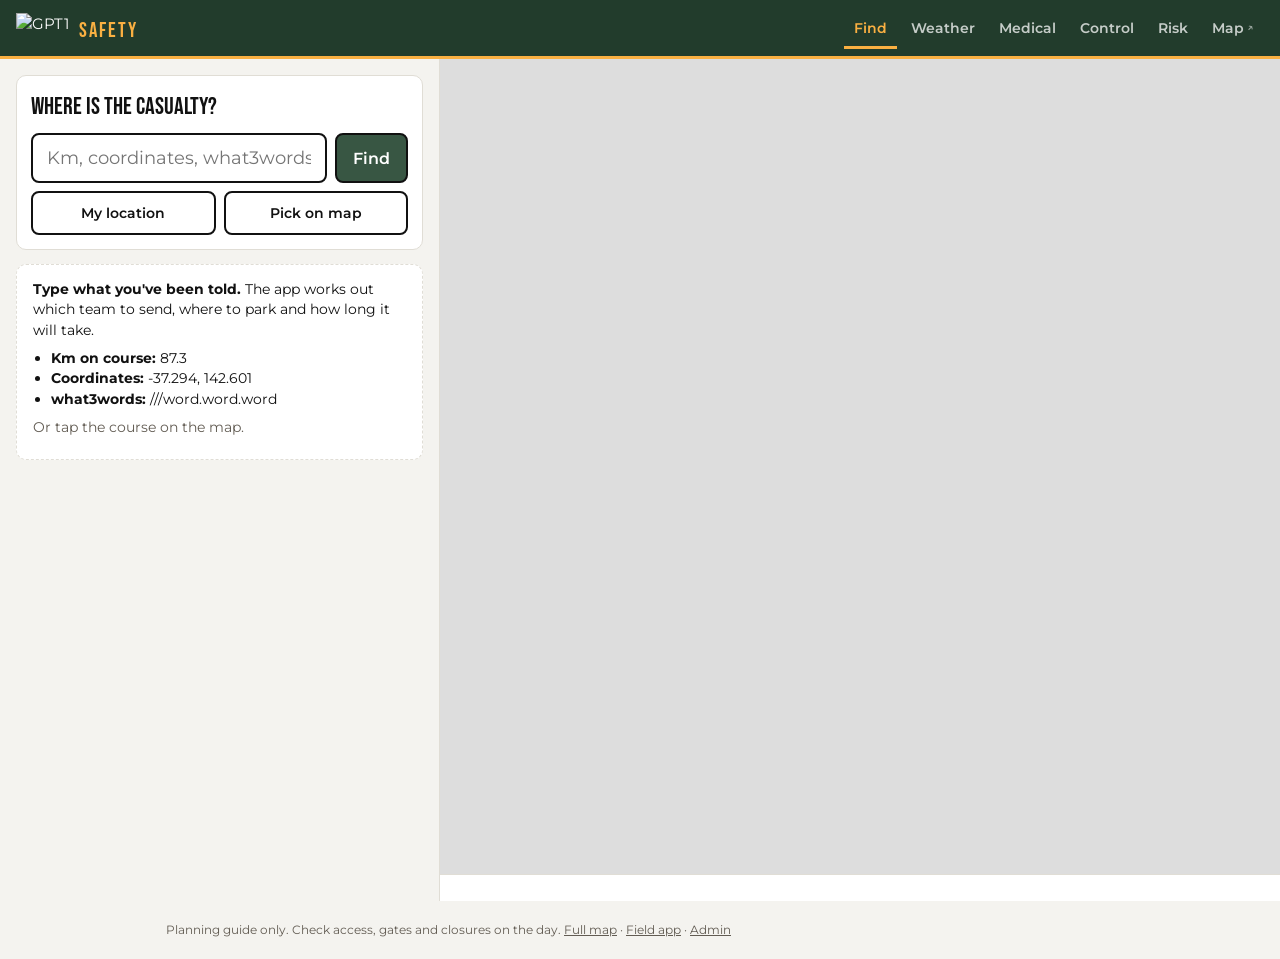
==== index.html @ bc0ab9dd "Terrain model heights from Mt William Carpark to Jimmy Creek Camp; build 103 The Miler contingency G" ====
<!DOCTYPE html>
<html lang="en-AU">
<head>
<meta charset="utf-8">
<script>
  // app.gpt100.com.au opens the runner app; the staff app stays at /index.html.
  if (location.hostname === 'app.gpt100.com.au' && location.pathname === '/') location.replace('runner.html' + location.search + location.hash);
</script>
<meta name="viewport" content="width=device-width, initial-scale=1, viewport-fit=cover">
<title>GPT100 Safety</title>
<meta name="description" content="GPT100 race-day medical access: find the fastest team and route to any point on the course.">
<meta name="color-scheme" content="light dark">
<meta name="theme-color" content="#111111" media="(prefers-color-scheme: light)">
<meta name="theme-color" content="#000000" media="(prefers-color-scheme: dark)">
<link rel="manifest" href="manifest.webmanifest">
<link rel="icon" href="icons/icon-48.png" type="image/png" sizes="48x48">
<link rel="apple-touch-icon" href="icons/icon-180.png">
<link rel="preconnect" href="https://fonts.googleapis.com">
<link rel="preconnect" href="https://fonts.gstatic.com" crossorigin>
<link rel="stylesheet" href="https://fonts.googleapis.com/css2?family=Bebas+Neue&family=Montserrat:wght@400;500;600;700&display=swap">
<link rel="stylesheet" href="https://unpkg.com/leaflet@1.9.4/dist/leaflet.css">
<link rel="stylesheet" href="css/app.css?v=103">
</head>
<body>
<header class="top">
  <a class="brand" href="./" aria-label="GPT100 Safety home"><img class="brand-logo" src="icons/mark.png" alt="GPT100 Miler" width="53" height="34"><span class="brand-app">Safety</span></a>
  <nav class="tabs">
    <div role="tablist" style="display:contents">
    <button class="tab-btn on" data-tab="find" role="tab" aria-selected="true">Find</button>
    <button class="tab-btn" data-tab="wx" role="tab" aria-selected="false">Weather</button>
    <button class="tab-btn" data-tab="med" role="tab" aria-selected="false">Medical</button>
    <button class="tab-btn" data-tab="rc" role="tab" aria-selected="false">Control</button>
    <button class="tab-btn" data-tab="risk" role="tab" aria-selected="false">Risk</button>
    </div>
    <a class="tab-btn tab-link" id="mapLink" href="map.html">Map</a>
  </nav>
  <span id="net" class="net" hidden>Offline</span>
</header>

<main>
  <section id="tab-find" class="tab on" role="tabpanel">
    <div class="find-layout">
      <div class="find-panel">
        <form id="findForm" class="search" autocomplete="off" onsubmit="if(!window.GPT_UI){window.findEarly=1;document.getElementById('qMsg').textContent='Loading. Your search will run as soon as the app is ready.'}return false">
          <label for="q" class="search-label">Where is the casualty?</label>
          <div class="search-row">
            <input id="q" type="text" enterkeyhint="search" placeholder="Km, coordinates, what3words or #bib">
            <button type="submit" class="btn primary">Find</button>
          </div>
          <div class="search-alt">
            <button type="button" id="btnGps" class="btn">My location</button>
            <button type="button" id="btnPick" class="btn">Pick on map</button>
          </div>
          <p id="qMsg" class="msg" role="status"></p>
          <div id="w3wSug" class="sug-list" hidden></div>
        </form>
        <div id="result" aria-live="polite">
          <div class="empty">
            <p><b>Type what you've been told.</b> The app works out which team to send, where to park and how long it will take.</p>
            <ul>
              <li><b>Km on course:</b> 87.3</li>
              <li><b>Coordinates:</b> -37.294, 142.601</li>
              <li><b>what3words:</b> ///word.word.word</li>
            </ul>
            <p class="muted">Or tap the course on the map.</p>
          </div>
        </div>
      </div>
      <div class="find-right">
        <div class="find-map"><div id="map" aria-label="Course map"></div></div>
        <div id="findProf" class="find-prof"></div>
      </div>
    </div>
  </section>

  <section id="tab-wx" class="tab" role="tabpanel">
    <div id="wxBody"></div>
  </section>

  <section id="tab-rc" class="tab" role="tabpanel">
    <div id="rcBody"></div>
  </section>

  <section id="tab-risk" class="tab" role="tabpanel">
    <div id="riskBody"></div>
  </section>

  <section id="tab-med" class="tab" role="tabpanel">
    <div id="medBody"></div>
  </section>
</main>

<footer class="foot">
  <p id="assumptions"></p>
  <p>Planning guide only. Check access, gates and closures on the day. <a href="map.html">Full map</a> · <a href="field.html">Field app</a> · <a href="admin.html">Admin</a></p>
</footer>

<script src="https://unpkg.com/leaflet@1.9.4/dist/leaflet.js"></script>
<script src="data/config.js?v=103"></script>
<script src="data/course.js?v=103"></script>
<script src="data/courses.js?v=103"></script>
<script src="data/course-w3w.js?v=103"></script>
<script src="data/access-edits.js?v=103"></script>
<script src="data/contingency.js?v=103"></script>
<script src="js/engine.js?v=103"></script>
<script src="data/tiles.js?v=103"></script>
<script src="js/basemap.js?v=103"></script>
<script src="js/profile.js?v=103"></script>
<script src="data/helipads.js?v=103"></script>
<script src="js/helipads.js?v=103"></script>
<script src="data/track-grades.js?v=103"></script>
<script src="js/track.js?v=103"></script>
<script src="data/pacing.js?v=103"></script>
<script src="data/demo-runners.js?v=103"></script>
<script src="js/demo.js?v=103"></script>
<script src="js/timing.js?v=103"></script>
<script src="js/tracking.js?v=103"></script>
<script src="js/fullscreen.js?v=103"></script>
<script src="data/medplan.enc.js?v=103"></script>
<script src="data/safety-officers.js?v=103"></script>
<script src="js/medplan.js?v=103"></script>
<script src="js/weather-core.js?v=103"></script>
<script src="js/weather.js?v=103"></script>
<script src="js/rc.js?v=103"></script>
<script src="data/register.enc.js?v=103"></script>
<script src="js/risk.js?v=103"></script>
<script src="js/intro.js?v=103"></script>
<script src="js/app.js?v=103"></script>
</body>
</html>
---- css/app.css ----
:root {
  --ink: #111;
  --paper: #fff;
  --bg: #f4f3ef;
  --line: #e0ddd5;
  --muted: #625c53;
  --course: #d9531e;
  --walk: #1666c9;
  --green: #1d7f45;
  --amber: #b87700;
  --red: #c62828;
  --green-bg: #e7f4ec;
  --amber-bg: #fdf3dc;
  --red-bg: #fbe6e6;
  /* Fills and form colours, so dark mode is the one override block below */
  --red-fill: #c62828;
  /* The GPT100 colours, from gpt100.com.au: its deep forest green, the lighter forest of its buttons, and its amber gold.
     Headers, the bottom tabs and the Home card are forest with gold type; the main buttons are forest. Red stays for
     urgent and Call 000, and green, amber and red keep their meaning in the ratings and weather triggers. */
  --forest: #223c2c;
  --forest-2: #385643;
  --gold: #fab042;
  --gold-ink: #1b1305;
  --solid: var(--forest);
  --btn: var(--forest-2);
  --btn-hover: #2b4535;
  --sel: var(--forest);   /* the picked one of a set of buttons (forest by day, gold at night) */
  --on-sel: #fff;
  --on-ink: #fff;
  --input: #fff;
  --soft: #f7f6f2;
  --hover: #f0efea;
  --chip-bg: #eee;
  --map-bg: #ddd;
  --legend-bg: rgba(255,255,255,.95);
  --hl: #fff3c4;
  --tint-blue: #eef4fc;
  --link: #2c6644;
  --tel: #b0181d;   /* phone numbers and links on the runner app's Help tab: emergency red */
  --accent-text: var(--course);
  --w3w: #e11f26;
  --blue: #1666c9;
  --ok: #1f6b3a;
  --svg-ink: #111;
  --wx-ele: #ece9e1;
  --wx-night: rgba(20,30,60,.07);
  --radius: 10px;
  --head: 'Bebas Neue', 'Arial Narrow', Impact, sans-serif;
  --body: 'Montserrat', -apple-system, BlinkMacSystemFont, 'Segoe UI', Helvetica, Arial, sans-serif;
}
* { box-sizing: border-box; }
html, body { margin: 0; }
body { font-family: var(--body); color: var(--ink); background: var(--bg); font-size: 15px; line-height: 1.45; -webkit-text-size-adjust: 100%; }
h1, h2, h3, h4 { font-family: var(--head); font-weight: 400; letter-spacing: .5px; margin: 0; line-height: 1.05; }
button, input { font: inherit; }
a { color: inherit; }
.muted { color: var(--muted); }
[hidden] { display: none !important; }

/* Header */
.top { position: sticky; top: 0; z-index: 1100; display: flex; align-items: center; gap: 16px; background: var(--solid); color: #fff; padding: 10px 16px 7px; padding-top: max(10px, env(safe-area-inset-top)); border-bottom: 3px solid var(--gold); }
.brand { display: flex; align-items: center; gap: 10px; white-space: nowrap; color: inherit; text-decoration: none; flex: 0 0 auto; }
.brand-logo { display: block; height: 34px; width: auto; }
.brand-event { font-family: var(--head); font-size: 28px; letter-spacing: 1px; }
.brand-app { font-family: var(--head); font-size: 21px; font-weight: 400; text-transform: uppercase; letter-spacing: 2px; line-height: 1; color: var(--gold); padding-top: 2px; }
.tabs { display: flex; gap: 4px; margin-left: auto; min-width: 0; overflow-x: auto; scrollbar-width: none; }
.tabs::-webkit-scrollbar { display: none; }
.tab-btn { white-space: nowrap; background: none; color: rgba(255,255,255,.74); border: 0; border-bottom: 3px solid transparent; padding: 8px 10px; font-weight: 600; font-size: 14px; cursor: pointer; }
.tab-btn.on { color: var(--gold); border-bottom-color: var(--gold); }
.tab-link { text-decoration: none; display: inline-flex; align-items: center; }
.tab-link::after { content: '\2197'; font-size: 11px; margin-left: 3px; opacity: .7; }
.net { font-size: 11px; font-weight: 700; text-transform: uppercase; letter-spacing: 1px; background: var(--amber); color: #fff; padding: 3px 8px; border-radius: 20px; }

.tab { display: none; }
.tab.on { display: block; }

/* Buttons */
.btn { display: inline-flex; align-items: center; justify-content: center; gap: 6px; min-height: 44px; padding: 0 16px; border: 2px solid var(--ink); background: var(--paper); color: var(--ink); border-radius: 8px; font-weight: 600; font-size: 14px; cursor: pointer; text-decoration: none; }
.btn:hover { background: var(--hover); }
.btn.primary { background: var(--btn); color: #fff; }
.btn.primary:hover { background: var(--btn-hover); }
.btn.small { min-height: 36px; padding: 0 12px; font-size: 13px; }
.btn.picking { background: var(--course); border-color: var(--course); color: #fff; }

/* Find layout */
.find-layout { display: grid; grid-template-columns: minmax(0, 1fr); }
.find-panel { padding: 16px; }
.find-map { position: relative; height: 55vh; min-height: 320px; border-top: 1px solid var(--line); }
#map { position: absolute; inset: 0; background: var(--map-bg); }
.find-prof { padding: 12px 16px 14px; border-top: 1px solid var(--line); background: var(--paper); }
@media (min-width: 900px) {
  .find-layout { grid-template-columns: 440px minmax(0, 1fr); height: calc(100vh - 58px); }
  .find-panel { overflow-y: auto; border-right: 1px solid var(--line); }
  .find-right { display: flex; flex-direction: column; min-height: 0; }
  .find-map { flex: 1; height: auto; min-height: 0; border-top: 0; }
  body.on-find .foot { display: none; }
}

/* Course picker */
.course-pick { display: flex; gap: 0; margin-bottom: 10px; border: 2px solid var(--ink); border-radius: 8px; overflow: hidden; }
.course-pick button { flex: 1; min-height: 40px; border: 0; background: var(--input); font-weight: 600; font-size: 13px; cursor: pointer; padding: 0 8px; }
.course-pick button + button { border-left: 2px solid var(--ink); }
.course-pick button.on { background: var(--sel); color: var(--on-sel); }
.course-note { margin: -4px 0 10px; font-size: 12px; color: var(--muted); }
.course-note:empty { display: none; }
.sheet .course-pick { max-width: 420px; }

/* Runner's race */
.race-pick { display: flex; align-items: center; gap: 8px; margin: 0 0 10px; font-size: 13px; font-weight: 600; }
.race-pick select { flex: 1; min-height: 40px; border: 2px solid var(--ink); border-radius: 8px; background: var(--input); font: inherit; font-weight: 600; padding: 0 8px; }
.race-km { margin: 0 0 6px; font-size: 14px; background: var(--hl); border-radius: 6px; padding: 6px 10px; }

/* Search */
.search { background: var(--paper); border: 1px solid var(--line); border-radius: var(--radius); padding: 14px; margin-bottom: 14px; }
.search-label { display: block; font-family: var(--head); font-size: 24px; margin-bottom: 8px; }
.search-row { display: flex; gap: 8px; }
.search-row input { flex: 1; min-width: 0; min-height: 50px; padding: 0 14px; font-size: 18px; border: 2px solid var(--ink); border-radius: 8px; background: var(--input); }
.search-row input:focus { outline: 3px solid var(--course); outline-offset: 1px; }
.search-row .btn { min-height: 50px; font-size: 16px; }
.search-alt { display: flex; gap: 8px; margin-top: 8px; }
.search-alt .btn { flex: 1; }
.msg { margin: 8px 0 0; font-size: 13px; font-weight: 600; color: var(--red); min-height: 0; }
.msg:empty { display: none; }
.msg.ok { color: var(--muted); font-weight: 500; }

.empty { background: var(--paper); border: 1px dashed var(--line); border-radius: var(--radius); padding: 14px 16px; font-size: 14px; }
.empty p { margin: 0 0 8px; }
.empty ul { margin: 0 0 8px; padding-left: 18px; }

/* what3words */
a.w3w { color: var(--w3w); font-weight: 700; text-decoration: none; white-space: nowrap; }
a.w3w:hover { text-decoration: underline; }
.cas-w3w { margin: -4px 0 10px; font-size: 14px; }
.cas-w3w:empty { display: none; }
.sug-list { margin-top: 8px; border: 1px solid var(--line); border-radius: 8px; overflow: hidden; }
.sug-head { margin: 0; padding: 8px 12px; font-size: 12px; font-weight: 600; color: var(--muted); background: var(--soft); }
.sug { display: flex; justify-content: space-between; gap: 10px; width: 100%; min-height: 44px; padding: 8px 12px; border: 0; border-top: 1px solid var(--line); background: var(--input); text-align: left; cursor: pointer; font-size: 14px; }
.sug:first-child { border-top: 0; }
.sug b { color: var(--w3w); }
.sug span { color: var(--muted); font-size: 12px; }

/* Result */
.loc { display: flex; align-items: flex-end; gap: 12px; margin-bottom: 10px; }
.loc-km { font-family: var(--head); font-size: 44px; line-height: .9; }
.loc-km small { font-size: 20px; margin-right: 4px; }
.loc-between { font-size: 13px; color: var(--muted); }
.loc-between b { color: var(--ink); font-weight: 600; }

.notice { border-radius: 8px; padding: 10px 12px; font-size: 13px; margin-bottom: 10px; border-left: 5px solid; }
.notice.warn { background: var(--amber-bg); border-color: var(--amber); }
.notice.danger { background: var(--red-bg); border-color: var(--red); font-weight: 600; }

.hero { background: var(--paper); border: 1px solid var(--line); border-top: 8px solid var(--base, var(--ink)); border-radius: var(--radius); padding: 14px 16px 12px; margin-bottom: 10px; }
.hero-top { display: flex; align-items: flex-start; justify-content: space-between; gap: 12px; }
.eyebrow { font-size: 11px; font-weight: 700; text-transform: uppercase; letter-spacing: 1.5px; color: var(--muted); }
.hero h2 { font-size: 36px; color: var(--base, var(--ink)); }
.eta { text-align: right; white-space: nowrap; }
.eta b { display: block; font-family: var(--head); font-weight: 400; font-size: 40px; line-height: 1; }
.steps { list-style: none; margin: 12px 0 0; padding: 0; counter-reset: s; }
.steps li { display: grid; grid-template-columns: 26px 1fr auto; gap: 8px; align-items: baseline; padding: 8px 0; border-top: 1px solid var(--line); font-size: 14px; counter-increment: s; }
.steps li::before { content: counter(s); display: inline-grid; place-items: center; width: 22px; height: 22px; border-radius: 50%; background: var(--ink); color: var(--on-ink); font-size: 12px; font-weight: 700; }
.steps .t { font-weight: 700; white-space: nowrap; }
.steps .sub { display: block; font-size: 12px; color: var(--muted); }
.carry { font-size: 13px; color: var(--muted); padding-top: 8px; border-top: 1px solid var(--line); }
.tag { display: inline-block; font-size: 10px; font-weight: 700; text-transform: uppercase; letter-spacing: .6px; padding: 2px 6px; border-radius: 4px; vertical-align: 2px; margin-left: 4px; }
.tag.gated { background: #6d3b8e; color: #fff; }
.tag.aid { background: var(--ink); color: var(--on-ink); }
.tag.track { background: var(--chip-bg); color: var(--muted); }

.actions { display: grid; grid-template-columns: repeat(3, 1fr); gap: 8px; margin-bottom: 14px; }
.actions .btn { padding: 0 8px; font-size: 13px; }

.card { background: var(--paper); border: 1px solid var(--line); border-radius: var(--radius); padding: 12px 14px; margin-bottom: 10px; }
.card h3 { font-size: 20px; margin-bottom: 6px; }
.row { display: flex; justify-content: space-between; gap: 10px; align-items: baseline; padding: 7px 0; border-top: 1px solid var(--line); font-size: 14px; }
.row:first-of-type { border-top: 0; }
.row .v { font-weight: 700; white-space: nowrap; text-align: right; }
.row .sub { display: block; font-size: 12px; color: var(--muted); }
.dot { display: inline-block; width: 10px; height: 10px; border-radius: 50%; margin-right: 6px; vertical-align: 0; }
.script { white-space: pre-wrap; font-size: 14px; background: var(--soft); border-radius: 6px; padding: 10px; margin: 0 0 8px; }
.details { font-size: 12px; color: var(--muted); }

/* Map bits */
.pin { width: 16px; height: 16px; border-radius: 50%; border: 2px solid #fff; box-shadow: 0 0 3px rgba(0,0,0,.6); }
.map-legend { background: var(--legend-bg); padding: 6px 9px; border-radius: 6px; font: 11px/1.7 var(--body); box-shadow: 0 1px 4px rgba(0,0,0,.3); }
.map-legend i { display: inline-block; width: 10px; height: 10px; border-radius: 50%; margin-right: 5px; vertical-align: -1px; border: 1px solid #fff; }
.map-legend i.ln { width: 14px; height: 4px; border-radius: 2px; border: 0; vertical-align: 2px; }
.map-off { position: absolute; inset: 0; display: grid; place-items: center; margin: 0; padding: 24px; text-align: center; color: var(--muted); font-size: 14px; }
.map-hint { position: absolute; top: 10px; left: 50%; transform: translateX(-50%); z-index: 500; background: var(--course); color: #fff; font-weight: 600; font-size: 13px; padding: 8px 14px; border-radius: 20px; box-shadow: 0 2px 6px rgba(0,0,0,.3); }

.pill { display: inline-block; font-size: 11px; font-weight: 700; text-transform: uppercase; letter-spacing: .6px; padding: 2px 8px; border-radius: 20px; }
.pill.green { background: var(--green-bg); color: var(--green); }
.pill.amber { background: var(--amber-bg); color: var(--amber); }
.pill.red { background: var(--red-bg); color: var(--red); }
#result, .find-map { scroll-margin-top: 70px; }
.sec-actions { margin-top: 10px; }

.foot { padding: 16px; font-size: 12px; color: var(--muted); max-width: 980px; margin: 0 auto; }
.foot p { margin: 0 0 4px; }

/* Medical tab: compact panel on the left, map always on the right (laptop); map on top (phone) */
.med-layout { display: flex; flex-direction: column; }
.med-panel { padding: 10px 12px; }
.med-mapbox { position: relative; order: -1; height: 40vh; min-height: 260px; border-bottom: 1px solid var(--line); }
#medMap { position: absolute; inset: 0; background: var(--map-bg); }
@media (min-width: 900px) {
  .med-layout { display: grid; grid-template-columns: minmax(540px, 1.15fr) 1fr; height: calc(100vh - 58px); }
  .med-panel { overflow-y: auto; border-right: 1px solid var(--line); }
  .med-mapbox { order: 0; height: auto; border-bottom: 0; }
  body.on-med .foot { display: none; }
}
.med-top { display: flex; flex-wrap: wrap; justify-content: space-between; align-items: center; gap: 6px 10px; }
.med-clock { font-size: 13px; }
.med-clock b { font-family: var(--head); font-weight: 400; font-size: 30px; line-height: 1; margin-right: 6px; }
.med-tools { display: flex; gap: 6px; align-items: center; }
.med-tools .btn.small { min-height: 32px; padding: 0 10px; font-size: 12px; border-width: 1.5px; }
.med-tools .btn.on { background: var(--sel); color: var(--on-sel); }
.med-tools .btn:disabled { opacity: .4; cursor: default; }
.med-tools select { min-height: 32px; border: 1.5px solid var(--ink); border-radius: 8px; font-size: 12px; padding: 0 4px; background: var(--input); }
#medSlider { width: 100%; margin: 6px 0 2px; }
.med-jumps { display: flex; flex-wrap: wrap; gap: 4px; margin-bottom: 6px; }
.med-jumps button { font-size: 11px; padding: 3px 7px; border: 1px solid var(--line); background: var(--input); border-radius: 12px; cursor: pointer; }
.med-jumps button:hover { border-color: var(--ink); }
.live-dot { display: inline-block; width: 9px; height: 9px; border-radius: 50%; background: var(--red-fill); margin-right: 6px; animation: pulse 1.6s infinite; }
@keyframes pulse { 50% { opacity: .3; } }
.med-lock p { font-size: 14px; }
.med-races { font-size: 12px; margin-bottom: 6px; line-height: 1.9; }
.chip { background: var(--ink); color: var(--on-ink); border-radius: 20px; padding: 2px 8px; font-size: 11px; font-weight: 600; margin-right: 3px; }
.med-veh { background: var(--paper); border: 1px solid var(--line); border-radius: 8px; padding: 6px 8px; margin-bottom: 8px; font-size: 12px; }
.med-vlist { display: grid; grid-template-columns: repeat(auto-fill, minmax(230px, 1fr)); gap: 2px 10px; }
.med-moves { margin-top: 4px; padding-top: 4px; border-top: 1px solid var(--line); color: var(--muted); }
.med-moves b { color: var(--ink); }
.vk { display: inline-block; min-width: 22px; font-weight: 700; font-size: 10px; background: #7a5a1a; color: #fff; border-radius: 3px; padding: 0 4px; text-align: center; }
.med-grid { display: grid; grid-template-columns: repeat(auto-fill, minmax(240px, 1fr)); gap: 6px; align-items: start; }
.med-st { background: var(--paper); border: 1px solid var(--line); border-left: 5px solid var(--g); border-radius: 8px; padding: 6px 8px; font-size: 12px; }
.med-st-head { display: flex; align-items: baseline; gap: 6px; }
.med-st-head b { font-size: 13px; }
.med-st-head .muted { font-size: 11px; }
.med-n { margin-left: auto; font-weight: 700; font-size: 11px; }
.lnk { border: 0; background: none; color: var(--accent-text); font-weight: 700; font-size: 11px; cursor: pointer; padding: 0 0 0 4px; }
.med-st-head .med-n + .lnk { margin-left: 0; }
.med-st-head .muted + .lnk { margin-left: auto; }
.med-bar { height: 4px; background: var(--chip-bg); border-radius: 2px; margin: 3px 0 2px; overflow: hidden; }
.med-bar i { display: block; height: 100%; background: var(--course); }
.med-pos { display: flex; gap: 6px; align-items: baseline; padding: 2px 0; line-height: 1.35; cursor: default; }
.med-pos.crew { color: var(--muted); }
.med-pos .note { display: -webkit-box; -webkit-line-clamp: 1; -webkit-box-orient: vertical; overflow: hidden; color: var(--muted); font-size: 11px; cursor: pointer; }
.med-pos.open .note { -webkit-line-clamp: unset; }
.sw { flex: 0 0 auto; width: 9px; height: 9px; border-radius: 2px; background: var(--c); }
.sw.call { background: transparent; border: 2px solid var(--c); }
.med-acc { color: var(--muted); font-size: 11px; display: -webkit-box; -webkit-line-clamp: 1; -webkit-box-orient: vertical; overflow: hidden; cursor: pointer; }
.med-acc.open { -webkit-line-clamp: unset; }
.med-st a.w3w { font-size: 11px; }
.med-note { font-size: 11px; color: var(--muted); margin: 8px 0 0; }
.med-tip { font: 11px/1.4 var(--body); }
.vmark { background: #7a5a1a; color: #fff; font: 700 10px var(--body); padding: 1px 4px; border-radius: 3px; border: 1px solid #fff; text-align: center; box-shadow: 0 1px 3px rgba(0,0,0,.4); }
.so-near .row { align-items: center; }
.so-near .row.so-fast { background: #fff7d1; margin: 0 -10px; padding-left: 10px; padding-right: 10px; }
.so-tag { display: inline-block; margin-top: 3px; font-size: 11px; font-weight: 700; text-transform: uppercase; letter-spacing: .5px; color: #7a5a00; }
.so-mark { background: #fff; color: #111; border: 2px solid #9e9e9e; font: 800 9px var(--body); border-radius: 4px; text-align: center; line-height: 14px; }
.so-mark.on { background: #ffd21f; border-color: #111; }
/* Not on post: pale and dashed rather than see-through, so SO stays readable (6.7:1). */
.so-mark:not(.on) { background: #f1f1f1; color: #555; border-color: #9e9e9e; border-style: dashed; }
@media (max-width: 420px) { .brand-app { display: none; } .tab-btn { padding: 8px 7px; } }
@media (max-width: 440px) { .top { gap: 8px; padding-left: 10px; padding-right: 8px; } .brand-logo { height: 30px; } .tabs { gap: 0; } .tab-btn { padding: 8px 5px; font-size: 12.5px; letter-spacing: -.1px; } }


/* Weather tab: panel on the left, map on the right (laptop); map on top (phone) */
.wx-layout { display: flex; flex-direction: column; }
.wx-panel { padding: 12px 14px 20px; min-width: 0; }
.wx-map { position: relative; order: -1; height: 38vh; min-height: 240px; border-bottom: 1px solid var(--line); }
#wxMap { position: absolute; inset: 0; background: var(--map-bg); }
@media (min-width: 900px) {
  .wx-layout { display: grid; grid-template-columns: minmax(520px, 1.1fr) 1fr; height: calc(100vh - 58px); }
  .wx-panel { overflow-y: auto; border-right: 1px solid var(--line); }
  .wx-map { order: 0; height: auto; border-bottom: 0; }
  body.on-wx .foot { display: none; }
}
.wx-head { display: flex; flex-wrap: wrap; align-items: baseline; gap: 4px 12px; }
.wx-head h1 { font-size: 34px; }
.wx-upd { margin: 0; font-size: 12px; color: var(--muted); }
.seg { display: flex; border: 2px solid var(--ink); border-radius: 8px; overflow: hidden; margin: 10px 0; }
.seg button { flex: 1; min-height: 40px; border: 0; background: var(--input); font-weight: 600; font-size: 13px; cursor: pointer; padding: 0 6px; }
.seg button + button { border-left: 2px solid var(--ink); }
.seg button.on { background: var(--sel); color: var(--on-sel); }
.seg.small { margin: 0; border-width: 1.5px; }
.seg.small button { min-height: 32px; font-size: 12px; white-space: nowrap; padding: 0 10px; }
.seg.small button + button { border-left-width: 1.5px; }
.wx-h { font-size: 24px; margin: 18px 0 6px; }
.wx-h3 { font-size: 20px; margin: 12px 0 4px; }
.wx-when { font-family: var(--body); font-size: 12px; color: var(--muted); letter-spacing: 0; }
.wx-note { font-size: 12px; color: var(--muted); margin: 4px 0 8px; }
.wx-ok { font-size: 14px; margin: 0 0 8px; }
.wx-overall { display: grid; grid-template-columns: 1fr 1fr; gap: 8px; }
.wx-scope { text-align: left; border: 0; border-left: 8px solid; border-radius: 8px; padding: 8px 12px; cursor: pointer; background: var(--paper); box-shadow: 0 0 0 1px var(--line) inset; }
.wx-scope span { display: block; font-size: 11px; font-weight: 700; text-transform: uppercase; letter-spacing: 1px; color: var(--muted); }
.wx-scope b { font-family: var(--head); font-weight: 400; font-size: 28px; line-height: 1.1; }
.wx-scope.on { box-shadow: 0 0 0 2px var(--ink) inset; }
.st-ok { border-color: var(--green); }
.st-close { border-color: #f0b429; }
.st-met { border-color: #c93a3a; }
.st-nodata { border-color: #bbb; }
.wx-scope.st-met { background: var(--red-bg); }
.wx-scope.st-close { background: var(--amber-bg); }
.wx-pill { display: inline-block; font-size: 11px; font-weight: 700; text-transform: uppercase; letter-spacing: .5px; padding: 2px 8px; border-radius: 20px; background: var(--chip-bg); color: #555; white-space: nowrap; margin: 1px 0; }
.wx-pill.st-ok { background: var(--green-bg); color: var(--green); }
.wx-pill.st-close { background: #f0b429; color: #111; }
.wx-pill.st-met { background: #c93a3a; color: #fff; }
.wx-cards { display: grid; grid-template-columns: repeat(auto-fill, minmax(230px, 1fr)); gap: 8px; }
.wx-card { text-align: left; font: inherit; color: inherit; background: var(--paper); border: 1px solid var(--line); border-left: 6px solid; border-radius: 8px; padding: 8px 10px; cursor: pointer; }
.wx-card:not([data-km]) { cursor: default; }
.wx-card.st-met { background: var(--red-bg); }
.wx-card.st-close { background: var(--amber-bg); }
.wx-card-top { display: flex; justify-content: space-between; align-items: center; gap: 6px; }
.wx-card p { margin: 4px 0 0; font-size: 13px; }
.wx-card .wx-where { font-size: 12px; color: var(--muted); }
.wx-card .wx-rule { font-size: 11px; color: var(--muted); border-top: 1px solid var(--line); padding-top: 4px; margin-top: 6px; }
.wx-bom { display: block; text-decoration: none; background: var(--red-bg); border-left: 6px solid #c93a3a; border-radius: 8px; padding: 8px 10px; margin-bottom: 6px; }
.wx-bom span { display: block; font-size: 11px; color: var(--muted); }
.wx-fire { width: 100%; border-collapse: collapse; font-size: 13px; background: var(--paper); border-radius: 8px; overflow: hidden; }
.wx-fire th { text-align: left; font-size: 11px; text-transform: uppercase; letter-spacing: .6px; padding: 5px 8px; border-bottom: 2px solid var(--ink); }
.wx-fire td { padding: 5px 8px; border-bottom: 1px solid var(--line); }
.fdr { display: inline-block; padding: 1px 8px; border-radius: 4px; font-size: 12px; font-weight: 700; background: var(--chip-bg); }
.fdr-moderate { background: #64bf30; color: #fff; }
.fdr-high { background: #ffe300; color: #111; }
.fdr-extreme { background: #f47216; color: #fff; }
.fdr-catastrophic { background: #b0171f; color: #fff; }
.tfb { color: #b0171f; font-size: 12px; }
.wx-trend { display: grid; grid-template-columns: repeat(auto-fill, minmax(200px, 1fr)); gap: 6px 12px; font-size: 12px; }
.wx-trend svg { display: block; width: 100%; height: 40px; background: var(--paper); border-radius: 4px; }
.wx-src { margin-top: 16px; font-size: 13px; }
.wx-src summary { cursor: pointer; font-weight: 700; }
.wx-src ul { padding-left: 18px; margin: 6px 0; }
.wx-ds { display: flex; flex-wrap: wrap; gap: 6px 12px; margin: 4px 0 8px; font-size: 13px; font-weight: 600; }
.wx-ds label, .wx-ctl label, .wx-any label { display: inline-flex; align-items: center; gap: 6px; }
.wx-panel select, .wx-panel input[type=date], .wx-panel input[type=datetime-local], .wx-panel input[type=number] { min-height: 34px; border: 1.5px solid var(--ink); border-radius: 8px; background: var(--input); font: inherit; font-size: 13px; padding: 0 6px; max-width: 100%; }
.wx-ds select { max-width: 280px; }
.wx-ctl { display: flex; flex-wrap: wrap; align-items: center; gap: 8px 12px; margin: 6px 0 8px; font-size: 13px; font-weight: 600; }
.wx-tl { width: 100%; background: var(--paper); border: 1px solid var(--line); border-radius: 8px; overflow: hidden; }
.wx-tl canvas { display: block; cursor: crosshair; }
.wx-key { display: flex; flex-wrap: wrap; gap: 4px 12px; font-size: 11px; margin: 6px 0; color: var(--muted); }
.wx-key i { display: inline-block; width: 11px; height: 11px; border-radius: 2px; margin-right: 4px; vertical-align: -1px; border: 1px solid rgba(0,0,0,.15); }
.wx-key i.ln { width: 16px; height: 0; border: 0; border-top: 2px solid var(--svg-ink); vertical-align: 3px; border-radius: 0; }
.wx-key i.ln.slow { border-top-style: dashed; }
.wx-any { display: flex; flex-wrap: wrap; align-items: center; gap: 6px 10px; font-size: 13px; font-weight: 600; margin: 8px 0; }
.wx-any input[type=number] { width: 80px; }
.wx-read { background: var(--paper); border: 1px solid var(--line); border-left: 6px solid var(--course); border-radius: 8px; padding: 8px 12px; }
.wx-read h3 { font-size: 24px; }
.wx-read p { margin: 4px 0; font-size: 13px; }
.wx-btns { display: flex; gap: 6px; flex-wrap: wrap; margin-top: 6px; }
.wx-sim-ctl { display: flex; flex-wrap: wrap; align-items: center; gap: 8px; font-size: 13px; font-weight: 600; }
.wx-slider { width: 100%; margin: 10px 0 2px; }
.wx-simt { font-size: 28px; margin: 2px 0 8px; }
.wx-runners { display: grid; grid-template-columns: repeat(auto-fit, minmax(230px, 1fr)); gap: 8px; }
.wx-runner { background: var(--paper); border: 1px solid var(--line); border-radius: 8px; padding: 8px 10px; font-size: 13px; }
.wx-runner p { margin: 3px 0; }
.wx-rk { font-family: var(--head); font-size: 26px; line-height: 1; }
.wx-rk span { font-family: var(--body); font-size: 12px; color: var(--muted); }
.wx-trip { background: var(--paper); border: 1px solid var(--line); border-radius: 8px; padding: 8px 10px; margin-bottom: 8px; }
.wx-trip h3 { font-size: 20px; }
.wx-trip p { margin: 4px 0; font-size: 13px; }
.wx-journey, .wx-models { display: block; width: 100%; height: auto; font: 11px var(--body); fill: var(--muted); margin-top: 6px; }
.wx-models { background: var(--paper); border: 1px solid var(--line); border-radius: 8px; cursor: crosshair; }
.wx-facts { list-style: none; padding: 0; margin: 6px 0; font-size: 13px; display: grid; grid-template-columns: repeat(auto-fit, minmax(220px, 1fr)); gap: 2px 12px; }
.wx-facts .wx-where { font-size: 11px; color: var(--muted); }
.wx-legend { display: flex; flex-wrap: wrap; gap: 4px; margin: 6px 0; font-size: 12px; }
.wx-legend button, .wx-legend span { border: 1px solid var(--line); background: var(--input); border-radius: 14px; padding: 2px 8px; cursor: pointer; font-size: 12px; }
.wx-legend button.off { opacity: .35; text-decoration: line-through; }
.wx-legend i, .wx-mt i { display: inline-block; width: 10px; height: 10px; border-radius: 50%; margin-right: 5px; vertical-align: -1px; }
.wx-mt { width: 100%; border-collapse: collapse; font-size: 13px; background: var(--paper); }
.wx-mt th { text-align: left; font-size: 11px; text-transform: uppercase; letter-spacing: .6px; padding: 4px 8px; border-bottom: 2px solid var(--ink); }
.wx-mt td { padding: 4px 8px; border-bottom: 1px solid var(--line); }
.wx-mt tr.med td { font-weight: 700; }
.wx-skill { margin-top: 10px; white-space: nowrap; }
.wx-skill small { color: var(--muted, #666); font-weight: 400; }
.wx-near { background: var(--paper); border: 1px solid var(--line); border-left: 6px solid #2f7fc1; border-radius: var(--radius); padding: 8px 12px; margin-bottom: 10px; font-size: 13px; line-height: 1.6; }
.wx-near .lnk { font-size: 12px; padding: 0 0 0 6px; text-decoration: none; }
.wx-near-warn { color: var(--red); font-weight: 600; }
.wx-inc { display: block; text-decoration: none; background: var(--paper); border: 1px solid var(--line); border-left: 6px solid; border-radius: 8px; padding: 6px 10px; margin-bottom: 6px; font-size: 13px; }
.wx-inc span:last-child { display: block; font-size: 12px; color: var(--muted); }
.wx-scroll { overflow-x: auto; }
.wx-obs td, .wx-precis td { vertical-align: top; font-size: 12px; }
.wx-precis td { min-width: 96px; }
tr.muted td { color: var(--muted); }
.wx-obs-mark { display: inline-block; white-space: nowrap; background: #1666c9; color: #fff; font: 700 11px var(--body); padding: 1px 5px; border-radius: 4px; border: 1px solid #fff; box-shadow: 0 1px 3px rgba(0,0,0,.4); }
.wx-radar-ctl { background: var(--paper); border-radius: 6px; box-shadow: 0 1px 4px rgba(0,0,0,.3); font: 600 12px var(--body); display: flex; align-items: center; gap: 6px; padding-right: 6px; }
.wx-radar-ctl button { border: 0; background: var(--paper); font: 700 12px var(--body); padding: 6px 10px; border-radius: 6px; cursor: pointer; }
.wx-radar-ctl.on button { background: var(--sel); color: var(--on-sel); }
.wx-radar-ctl span:empty { display: none; }
.wx-share-btn { width: 100%; margin: 4px 0 10px; }
.wx-share-row { display: flex; gap: 8px; } .wx-share-row .wx-share-btn { flex: 1; width: auto; }

/* Risk tab: the race-morning dynamic risk assessment (js/risk.js) */
.tab-btn.ra-due::after { content: ''; display: inline-block; width: 8px; height: 8px; border-radius: 50%; background: var(--red-fill); margin-left: 5px; vertical-align: 2px; box-shadow: 0 0 0 2px var(--solid); }
#riskBody { max-width: 920px; margin: 0 auto; padding: 10px 14px 40px; }
.ra-top { display: flex; flex-wrap: wrap; align-items: center; gap: 8px 16px; margin: 4px 0 10px; }
.ra-top h2 { font-size: 32px; margin-right: auto; }
.ra-h { font-size: 24px; margin: 18px 0 6px; }
.ra-new { background: var(--paper); border: 2px solid var(--ink); border-radius: var(--radius); padding: 10px 12px; }
.ra-new h3 { font-size: 24px; } .ra-new p { font-size: 13px; margin: 4px 0 8px; }
.ra-review ul { margin: 6px 0 8px; padding-left: 20px; font-weight: 500; }
.ra-ok { background: var(--green-bg); color: var(--ok); border-radius: 8px; padding: 8px 12px; font-size: 13px; font-weight: 600; margin: 6px 0; }
.ra-item { display: flex; flex-wrap: wrap; align-items: center; gap: 4px 10px; width: 100%; text-align: left; background: var(--paper); color: var(--ink); border: 1px solid var(--line); border-radius: 8px; padding: 10px 12px; margin-bottom: 6px; cursor: pointer; font: inherit; font-size: 14px; }
.ra-item:hover { background: var(--hover); } .ra-item span { color: var(--muted); }
.ra-dec { font-size: 11px; font-weight: 700; letter-spacing: .6px; padding: 2px 9px; border-radius: 12px; color: #fff !important; background: #1d7f45; }
.ra-dec.d-modify, .ra-dec.d-delay { background: #b87700; } .ra-dec.d-suspend, .ra-dec.d-cancel { background: var(--red-fill); }
.ra-signed { font-size: 12px; font-weight: 600; color: var(--ok) !important; margin-left: auto; }
.ra-draft { font-size: 12px; font-weight: 600; color: var(--amber) !important; margin-left: auto; }
.ra-bar { position: sticky; top: 56px; z-index: 5; display: flex; flex-wrap: wrap; align-items: center; gap: 8px; background: var(--bg); padding: 6px 0; margin-bottom: 4px; }
.ra-lock { font-size: 12px; font-weight: 600; color: var(--ok); }
.ra-newer { font-size: 12px; font-weight: 600; color: var(--amber); }
.ra-form { border: 0; padding: 0; margin: 0; min-width: 0; }
.ra-sec { background: var(--paper); border: 1px solid var(--line); border-radius: var(--radius); padding: 10px 12px; margin-bottom: 10px; }
.ra-sec h3 { font-size: 22px; display: flex; align-items: center; gap: 8px; margin-bottom: 6px; }
.ra-sec h3 span { font-family: var(--body); font-size: 12px; font-weight: 700; background: var(--ink); color: var(--on-ink); border-radius: 50%; width: 22px; height: 22px; display: inline-flex; align-items: center; justify-content: center; flex: 0 0 auto; }
.ra-sec label { display: flex; flex-direction: column; gap: 3px; font-size: 12px; font-weight: 600; }
.ra-sec select, .ra-sec input[type=text], .ra-sec textarea { min-height: 36px; border: 1.5px solid var(--ink); border-radius: 8px; background: var(--input); color: var(--ink); font: inherit; font-size: 14px; padding: 4px 8px; width: 100%; min-width: 0; }
.ra-sec textarea { margin-top: 6px; resize: vertical; }
.ra-sec :disabled { opacity: .8; }
.ra-hint { font-size: 12px; color: var(--muted); margin: 0 0 6px; }
.ra-auto { background: var(--soft); border-radius: 8px; padding: 6px 10px; }
.ra-auto-h { font-size: 11px; font-weight: 700; text-transform: uppercase; letter-spacing: .6px; color: var(--muted); }
.ra-auto pre, .ra-brief { white-space: pre-wrap; font: inherit; font-size: 13px; margin: 4px 0; overflow-wrap: anywhere; }
.ra-brief { background: var(--soft); border-radius: 8px; padding: 8px 10px; }
.ra-changes { margin: 4px 0 8px; padding-left: 20px; font-size: 13px; } .ra-changes .worse { color: var(--red); font-weight: 600; } .ra-changes .better { color: var(--ok); }
.ra-trig { border-collapse: collapse; font-size: 12px; margin: 6px 0; width: 100%; }
.ra-trig th, .ra-trig td { border-bottom: 1px solid var(--line); padding: 4px 6px; text-align: left; vertical-align: top; }
.ra-tt { font-size: 11px; color: var(--muted); margin-top: 2px; }
.ra-checks { display: grid; gap: 4px; margin-bottom: 6px; }
.ra-check { display: flex; flex-wrap: wrap; align-items: center; justify-content: space-between; gap: 4px 10px; padding: 5px 0; border-bottom: 1px solid var(--line); font-size: 13px; }
.ra-check > span:first-child { flex: 1 1 220px; }
.ra-gap { font-style: normal; font-size: 10px; font-weight: 700; text-transform: uppercase; color: var(--amber); }
.ra-tri { display: inline-flex; border: 1.5px solid var(--ink); border-radius: 8px; overflow: hidden; flex: 0 0 auto; }
.ra-sec .ra-tri label { flex-direction: row; align-items: center; padding: 6px 10px; cursor: pointer; font-size: 12px; min-height: 34px; border-left: 1px solid var(--line); }
.ra-tri label:first-child { border-left: 0; }
.ra-tri input, .ra-decs input { position: absolute; opacity: 0 !important; width: 0; height: 0; margin: 0; pointer-events: none; }
.ra-tri label:has(input:checked) { background: var(--sel); color: var(--on-sel); }
.ra-tri label.good:has(input:checked) { background: #1d7f45; color: #fff; }
.ra-tri label.bad:has(input:checked) { background: var(--red-fill); color: #fff; }
.ra-reached { border-left: 6px solid var(--amber); background: var(--amber-bg); border-radius: 8px; padding: 8px 10px; margin: 8px 0; font-size: 13px; }
.ra-reached.st-met { border-color: var(--red); background: var(--red-bg); }
.ra-reached p { margin: 4px 0; } .ra-resp { font-size: 12.5px; }
.ra-risk { border: 1px solid var(--line); border-radius: 8px; padding: 8px 10px; margin-bottom: 8px; position: relative; }
.ra-risk-top { display: flex; flex-wrap: wrap; gap: 2px 10px; align-items: baseline; padding-right: 70px; font-size: 14px; } .ra-risk-top .muted { font-size: 12px; }
.ra-risk details { font-size: 12.5px; margin-top: 6px; } .ra-risk summary { cursor: pointer; font-weight: 600; }
.ra-risk details ul { padding-left: 18px; margin: 4px 0; }
.ra-rm { margin-top: 6px; }
.ra-x { position: absolute; top: 6px; right: 6px; min-height: 30px !important; }
.ra-scores { display: flex; flex-wrap: wrap; gap: 6px; align-items: center; margin: 6px 0; }
.ra-today { font-size: 12px; font-weight: 700; display: flex; align-items: center; gap: 6px; }
.ra-band { display: inline-block; font-size: 12px; font-weight: 700; padding: 2px 8px; border-radius: 6px; background: var(--chip-bg); color: var(--ink); white-space: nowrap; }
.ra-band small { font-weight: 600; opacity: .85; }
.ra-band.b-VH { background: #b71c1c; color: #fff; } .ra-band.b-H { background: #e8710a; color: #111; } .ra-band.b-M { background: #f2c94c; color: #111; } .ra-band.b-L { background: #2e8b57; color: #fff; }
.b-VH-t, .b-H-t { color: var(--red) !important; font-weight: 600; }
.ra-add { display: flex; gap: 6px; margin-top: 6px; } .ra-add input { flex: 1; }
.ra-top3 { display: grid; gap: 6px; margin-bottom: 8px; } .ra-top3 label { flex-direction: row !important; align-items: center; gap: 8px !important; font-size: 16px !important; }
.ra-decs { display: flex; flex-wrap: wrap; gap: 6px; }
.ra-sec .ra-decs label { flex-direction: row; align-items: center; padding: 8px 14px; border: 2px solid var(--c, var(--ink)); border-radius: 20px; cursor: pointer; font-size: 13px; font-weight: 700; letter-spacing: .5px; }
.ra-decs .d-proceed { --c: #1d7f45; } .ra-decs .d-modify, .ra-decs .d-delay { --c: #b87700; } .ra-decs .d-suspend, .ra-decs .d-cancel { --c: var(--red-fill); }
.ra-decs label:has(input:checked) { background: var(--c); color: #fff; }
.ra-decs label:has(input:focus-visible), .ra-tri label:has(input:focus-visible) { outline: 3px solid var(--blue); outline-offset: 1px; }
.ra-act { display: flex; gap: 10px; align-items: flex-start; background: var(--paper); border: 1px solid var(--line); border-radius: 8px; padding: 8px 10px; margin-bottom: 6px; font-size: 13px; }
.ra-act.done b { text-decoration: line-through; opacity: .7; }
.ra-done input, .ra-inline input { width: 22px; height: 22px; }
.ra-sec .ra-inline { flex-direction: row; align-items: center; gap: 6px; display: inline-flex; font-size: 13px; margin-top: 6px; }
.ra-del { color: var(--red); border-color: var(--red); }
@media (max-width: 560px) { .ra-bar { top: 52px; } .ra-check > span:first-child { flex-basis: 100%; } .ra-tri { width: 100%; } .ra-tri label { flex: 1; justify-content: center; } }
@media print { .top, .ra-bar, .foot { display: none; } }
.wx-share { background: var(--paper); border: 1px solid var(--line); border-left: 6px solid #25d366; border-radius: 8px; padding: 8px 10px; margin-bottom: 12px; }
.wx-share textarea { width: 100%; font: 13px/1.45 var(--body); border: 1.5px solid var(--ink); border-radius: 8px; padding: 8px; resize: vertical; }
.wx-refresh { display: flex; flex-wrap: wrap; align-items: center; gap: 4px 10px; width: 100%; }
.wx-refresh .btn.small { min-height: 32px; padding: 0 12px; font-size: 12px; border-width: 1.5px; }
.wx-refresh .lnk { font-size: 12px; padding: 2px 0; }
.wx-rm { width: 24px; height: 24px; border-radius: 50%; background: #111; color: #fff; font: 800 12px/20px var(--body); text-align: center; border: 2px solid #fff; box-shadow: 0 1px 4px rgba(0,0,0,.5); }
.wx-rm.slow { background: var(--course); }
.wx-tm { display: inline-block; white-space: nowrap; font: 700 11px var(--body); padding: 2px 7px; border-radius: 12px; border: 2px solid #fff; box-shadow: 0 1px 4px rgba(0,0,0,.4); }
.wx-tm.st-met { background: #c93a3a; color: #fff; }
.wx-tm.st-close { background: #f0b429; color: #111; }
@media (max-width: 400px) { .wx-overall { grid-template-columns: 1fr; } }

/* Race Control board: incidents | map and radio log | units (big screen); stacked on a phone */
.rc-layout { display: grid; grid-template-columns: minmax(0, 1fr); gap: 0; }
.rc-top { display: flex; flex-wrap: wrap; align-items: center; gap: 8px 16px; padding: 8px 14px; background: var(--paper); border-bottom: 1px solid var(--line); }
.rc-clock { display: flex; align-items: center; gap: 10px; }
.rc-clock b { font-family: var(--head); font-weight: 400; font-size: 34px; line-height: 1; }
.rc-count { display: inline-block; color: #fff; font-size: 12px; font-weight: 700; padding: 3px 9px; border-radius: 14px; margin-right: 4px; }
.rc-count.ok { background: var(--green-bg); color: var(--green); }
.rc-wx { font-size: 12px; }
.rc-wx-h { font-weight: 700; text-transform: uppercase; letter-spacing: .6px; font-size: 11px; color: var(--muted); }
.rc-tools { display: flex; flex-wrap: wrap; align-items: center; gap: 8px; margin-left: auto; }
.rc-who { font-size: 12px; font-weight: 600; display: inline-flex; align-items: center; gap: 6px; }
.rc-who input { width: 130px; min-height: 32px; border: 1.5px solid var(--ink); border-radius: 8px; padding: 0 8px; font: inherit; font-size: 13px; }
.rc-flash { border-color: var(--red) !important; outline: 3px solid var(--red); outline-offset: 0; animation: rcflash .5s ease-in-out 4; }
@keyframes rcflash { 0%, 100% { background: var(--input); } 50% { background: #ffcdd2; } }
.rc-req { color: var(--red); font-style: normal; font-weight: 700; }
.rc-reqnote { font-size: 11px; color: var(--muted); margin: -2px 0 8px; }
.rc-sync { font-size: 12px; font-weight: 600; }
.rc-sync::before { content: ''; display: inline-block; width: 9px; height: 9px; border-radius: 50%; margin-right: 6px; background: #bbb; }
.rc-sync.ok::before { background: var(--green); } .rc-sync.warn::before { background: var(--amber); } .rc-sync.bad { color: var(--red); } .rc-sync.bad::before { background: var(--red); }
.rc-col { padding: 10px 12px; min-width: 0; }
.rc-col h3, .rc-logbox h3 { font-size: 22px; margin: 0 0 6px; }
.rc-col h4 { font-size: 11px; font-family: var(--body); font-weight: 700; text-transform: uppercase; letter-spacing: .8px; color: var(--muted); margin: 10px 0 4px; }
.rc-card { background: var(--paper); border: 1px solid var(--line); border-left: 8px solid var(--sev); border-radius: 8px; padding: 8px 10px; margin-bottom: 8px; }
.rc-card.closed { opacity: .75; }
.rc-card-top { display: flex; flex-wrap: wrap; align-items: baseline; gap: 4px 10px; }
.rc-card-top > b { font-family: var(--head); font-weight: 400; font-size: 26px; line-height: 1; }
.rc-sev { font-size: 11px; font-weight: 700; text-transform: uppercase; letter-spacing: .6px; color: var(--sev-ink, #fff); background: var(--sev); padding: 2px 8px; border-radius: 12px; }
.rc-loc { font-weight: 700; font-size: 14px; } .rc-loc span { font-weight: 500; color: var(--muted); font-size: 12px; }
.rc-timer { margin-left: auto; font-weight: 700; font-size: 13px; font-variant-numeric: tabular-nums; }
.rc-timer.late { color: #fff; background: var(--red-fill); padding: 1px 8px; border-radius: 10px; animation: pulse 1.6s infinite; }
.rc-what { margin: 4px 0; font-size: 14px; } .rc-runner { color: var(--muted); font-size: 12px; }
.rc-times { margin: 2px 0 6px; font-size: 12px; color: var(--muted); } .rc-times b { color: var(--ink); }
.rc-actions { display: flex; flex-wrap: wrap; gap: 6px; }
.rc-actions .btn.small, .rc-form .btn.small { min-height: 34px; }
.rc-closebox { display: flex; flex-wrap: wrap; align-items: center; gap: 8px; margin-top: 8px; font-size: 13px; font-weight: 600; }
.rc-closebox select, .rc-form select, .rc-form input, .rc-form textarea, .rc-unit select { min-height: 34px; border: 1.5px solid var(--ink); border-radius: 8px; background: var(--input); font: inherit; font-size: 13px; padding: 0 6px; }
.rc-form { background: var(--paper); border: 2px solid var(--ink); border-radius: 10px; padding: 10px 12px; margin-bottom: 10px; }
.rc-form h3 { font-size: 24px; margin: 0 0 6px; }
.rc-form label { display: flex; flex-direction: column; gap: 3px; font-size: 12px; font-weight: 600; }
.rc-form textarea { padding: 6px; resize: vertical; }
.rc-grid { display: grid; grid-template-columns: repeat(auto-fill, minmax(150px, 1fr)); gap: 8px; margin: 8px 0; }
.rc-full { margin-bottom: 8px; }
.rc-sevs { display: flex; flex-wrap: wrap; gap: 6px; }
.rc-sevs label { flex-direction: row; align-items: center; gap: 6px; padding: 6px 12px; border: 2px solid var(--c); border-radius: 20px; cursor: pointer; font-size: 13px; }
.rc-sevs label:has(input:checked) { background: var(--c); color: var(--ci, #fff); }
.rc-suggest { font-size: 13px; background: var(--soft); border-radius: 6px; padding: 6px 8px; margin: 0 0 8px; }
.rc-empty { color: var(--muted); font-size: 13px; }
.rc-closed summary { cursor: pointer; font-weight: 700; margin: 6px 0; }
.rc-mapbox { position: relative; height: 34vh; min-height: 220px; border: 1px solid var(--line); border-radius: 8px; overflow: hidden; }
#rcMap { position: absolute; inset: 0; background: var(--map-bg); }
.rc-pin { width: 26px; height: 26px; border-radius: 50%; color: #fff; font: 800 12px/22px var(--body); text-align: center; border: 2px solid #fff; box-shadow: 0 1px 4px rgba(0,0,0,.5); }
.rc-logbox { margin-top: 10px; }
.rc-logform { display: flex; gap: 6px; margin: 0 0 6px; } .rc-logform input { flex: 1; min-width: 0; min-height: 34px; border: 1.5px solid var(--ink); border-radius: 8px; padding: 0 8px; font: inherit; font-size: 13px; }
.rc-log { list-style: none; margin: 0; padding: 0; font-size: 13px; }
.rc-log li { padding: 4px 0; border-bottom: 1px solid var(--line); } .rc-log li.pending { opacity: .6; }
.rc-log time { font-weight: 700; font-variant-numeric: tabular-nums; margin-right: 4px; } .rc-log span { color: var(--muted); font-size: 11px; }
.rc-unit { display: grid; grid-template-columns: minmax(0, 1fr) auto; align-items: center; gap: 2px 8px; padding: 5px 6px; border-left: 4px solid #bbb; background: var(--paper); border-radius: 4px; margin-bottom: 4px; font-size: 13px; }
.rc-unit-name { font-weight: 600; } .rc-unit-name i { display: inline-block; width: 9px; height: 9px; border-radius: 50%; margin-right: 5px; }
.rc-unit small { display: block; font-weight: 500; font-size: 11px; color: var(--muted); }
.rc-unit-inc { grid-column: 1 / -1; color: var(--ink) !important; font-weight: 700 !important; }
.rc-unit.st-available { border-left-color: var(--green); } .rc-unit.st-tasked { border-left-color: var(--amber); } .rc-unit.st-onscene { border-left-color: var(--red); }
.rc-unit.st-returning { border-left-color: #1666c9; } .rc-unit.st-unavailable { border-left-color: #555; opacity: .7; }
.rc-fold { display: block; width: 100%; margin: 2px 0 8px; padding: 6px 8px; border: 1px dashed var(--line); border-radius: 4px; background: none; color: var(--ink); font: 600 13px var(--body); text-align: left; cursor: pointer; }
.rc-fold:hover { background: var(--paper); }
.rc-fold::after { content: '\25BE'; float: right; }
.rc-fold[aria-expanded="true"]::after { content: '\25B4'; }
.rc-msg { max-width: 560px; margin: 40px auto; padding: 0 16px; }
.rc-msg h2 { font-size: 34px; }
@media (min-width: 1100px) {
  .rc-layout { grid-template-columns: minmax(0, 1.25fr) minmax(0, 1fr) minmax(250px, .7fr); grid-template-rows: auto minmax(0, 1fr); height: calc(100vh - 58px); }
  .rc-top { grid-column: 1 / -1; }
  .rc-col { overflow-y: auto; border-right: 1px solid var(--line); }
  .rc-mid { display: flex; flex-direction: column; }
  .rc-mapbox { flex: 0 0 42%; }
  .rc-logbox { flex: 1; min-height: 0; overflow-y: auto; }
  body.on-rc .foot { display: none; }
}

/* Phones: all five tabs fit beside the logo */
@media (max-width: 380px) { .tab-btn { padding: 8px 5px; } }
@media (max-width: 340px) { .brand-logo { height: 26px; } .tab-btn { padding: 8px 3px; font-size: 12px; } }

/* Elevation profile (js/profile.js), in the field app and the Find tab */
.prof-head { display: flex; align-items: center; justify-content: space-between; gap: 8px; flex-wrap: wrap; }
.prof-title { font: 400 20px/1.1 var(--head); letter-spacing: .5px; }
.prof-seg { display: flex; border: 1.5px solid var(--ink); border-radius: 8px; overflow: hidden; }
.prof-seg button { min-height: 32px; border: 0; background: var(--input); font: 600 12px var(--body); color: var(--ink); white-space: nowrap; padding: 0 10px; cursor: pointer; }
.prof-seg button + button { border-left: 1.5px solid var(--ink); }
.prof-seg button.on { background: var(--sel); color: var(--on-sel); }
.prof-seg button:disabled { color: #aaa; cursor: default; }
.prof-svg { margin-top: 8px; width: 100%; overflow: hidden; }
.prof-svg svg { display: block; max-width: 100%; height: auto; touch-action: pan-y; user-select: none; -webkit-user-select: none; }
.prof-svg svg text { font: 500 10px var(--body); fill: var(--muted); }
.prof-svg svg text.prof-aid { font-weight: 700; fill: var(--ink); }
.prof-legend { display: flex; flex-wrap: wrap; gap: 4px 12px; margin: 6px 0 0; font-size: 11px; color: var(--muted); }
.prof-legend i { display: inline-block; width: 12px; height: 10px; border-radius: 2px; margin-right: 4px; vertical-align: -1px; border: 1px solid rgba(0,0,0,.15); }
.prof-info { margin: 6px 0 0; font-size: 14px; line-height: 1.4; min-height: 2.8em; }
.prof-grade { display: inline-block; padding: 0 6px; border-radius: 6px; font-weight: 700; font-size: 13px; }

/* First-run intro (runner, field and safety apps; js/intro.js) */
.rn-q { margin-left: auto; width: 34px; height: 34px; border-radius: 50%; border: 2px solid #bbb; background: none; color: #fff; font: 700 17px var(--body); cursor: pointer; }
.rn-noscroll { overflow: hidden; }
.rn-intro { position: fixed; inset: 0; z-index: 2000; background: rgba(17,17,17,.75); display: flex; align-items: flex-end; justify-content: center; padding: 12px; padding-bottom: calc(12px + env(safe-area-inset-bottom)); }
.rn-intro[hidden] { display: none; }
.rn-intro-card { position: relative; width: 100%; max-width: 520px; max-height: calc(100vh - 24px); overflow-y: auto; background: var(--paper); border-radius: 18px; padding: 20px 18px 16px; border-top: 8px solid var(--gold); }
.rn-intro-card h2 { font-size: 30px; margin: 4px 0 8px; }
.rn-intro-card p { font-size: 15px; line-height: 1.5; }
.rn-intro-logo { display: block; height: 64px; margin: 4px 0 6px; }
.rn-intro-skip { position: absolute; top: 12px; right: 12px; border: 0; background: none; font: 600 14px var(--body); color: var(--muted); cursor: pointer; padding: 6px; }
.rn-intro-mode { margin: 10px 0; }
.rn-intro-l { display: block; font-size: 13px; font-weight: 600; color: var(--muted); margin: 6px 0 4px; }
.rn-steps { margin: 8px 0 12px; padding-left: 22px; font-size: 15px; line-height: 1.5; }
.rn-steps li { margin: 4px 0; }
.rn-ico { display: inline-block; min-width: 20px; text-align: center; font-weight: 700; }
.rn-tablist { list-style: none; padding: 0; margin: 6px 0 10px; }
.rn-tablist li { padding: 7px 0; border-top: 1px solid var(--line); font-size: 14px; line-height: 1.45; }
.rn-tablist li > b:first-child { display: inline-block; min-width: 76px; font: 400 18px/1 var(--head); letter-spacing: .5px; }
.rn-intro-dots { display: flex; justify-content: center; gap: 6px; margin: 12px 0 10px; }
.rn-intro-dots i { width: 8px; height: 8px; border-radius: 50%; background: var(--line); }
.rn-intro-dots i.on { background: var(--sel); }
.rn-intro-nav { display: grid; grid-template-columns: 100px 1fr; gap: 10px; align-items: center; }
.rn-intro-nav .fd-big { min-height: 54px; font-size: 26px; }
.rn-intro .fd-bar { margin-top: 10px; }
.rn-intro-next { display: flex; align-items: center; justify-content: center; min-height: 54px; border: 0; border-radius: 14px; background: var(--btn); color: #fff; font: 400 26px/1 var(--head); letter-spacing: 1px; cursor: pointer; }
.rn-intro-card .btn { min-height: 46px; }
.rn-intro-card .rn-ok { color: var(--ok); font-weight: 600; }
.rn-intro-card .notice { margin: 8px 0; }
.top .rn-q { flex: none; }

/* Track grade and carry-out card (js/track.js) */
.tg-here { margin: 4px 0 8px; font-size: 13px; }
.tg-chip { display: inline-block; font-weight: 700; font-size: 12px; padding: 3px 9px; border-radius: 999px; margin-right: 6px; vertical-align: 1px; }
.tg-note { color: var(--muted); }
.tg-rows .row:first-of-type { border-top: 1px solid var(--line); }
.tg-bit { display: inline-block; margin-right: 8px; white-space: nowrap; }
.tg-bit i { display: inline-block; width: 10px; height: 10px; border-radius: 2px; margin-right: 4px; vertical-align: -1px; }
.tg-road { font-size: 13px; margin: 6px 0 0; }
.tg-pts .row { align-items: center; }
.tg-glyph { display: inline-flex; align-items: center; justify-content: center; min-width: 26px; height: 26px; padding: 0 5px; border-radius: 50%; color: #fff; font-size: 11px; font-weight: 700; flex: 0 0 auto; }
.tg-src { font-size: 11px; color: var(--muted); margin: 8px 0 0; }
.tg-mk { width: 20px; height: 20px; border-radius: 50%; border: 2px solid #fff; box-shadow: 0 1px 3px rgba(0,0,0,.5); font: 700 9px/16px var(--body); text-align: center; }
.map-legend .legend-head { font-weight: 700; }
/* Helicopter landing sites (js/helipads.js): used by Parks Victoria this year, current or expired on the DEECA list */
.hls-mk { width: 22px; height: 22px; border-radius: 50%; border: 2px solid #fff; box-shadow: 0 1px 3px rgba(0,0,0,.5); background: #333; color: #fff; font: 800 12px/18px var(--body); text-align: center; }
.hls-mk.used { background: #0b6b3a; }
.hls-mk.expired { background: #6e6e6e; }
.hls-key { display: inline-block; width: 16px; height: 16px; font-size: 9px; line-height: 12px; margin-right: 5px; vertical-align: -3px; }

/* Live runner tracking (js/tracking.js) */
.trk .row { align-items: center; }
.trk-src, .trk-status { font-size: 11px; color: var(--muted); margin: 8px 0 0; }
/* Feed health (js/tracking.js health()): data problems in the GPS and timing feeds, red for a problem, amber for a warning. */
.trk-health { margin: 8px 0; }
.trk-health p { font-size: 12px; margin: 4px 0; padding: 6px 8px; border-radius: 6px; }
.trk-health .trk-health-bad { background: var(--red-bg); color: var(--red); border-left: 3px solid var(--red); }
.trk-health .trk-health-warn { background: var(--amber-bg); color: var(--amber); border-left: 3px solid var(--amber); }
.trk-health details p { background: none; padding: 0 8px; }
/* Runners at aid stations within the usual stay: listed, folded away, not flagged. */
details.trk-aid { margin: 10px 0 0; }
details.trk-aid summary { cursor: pointer; font-size: 12px; color: var(--muted); }
.trk-links { display: flex; flex-wrap: wrap; gap: 6px; margin: 8px 0 0; }
.trk-stale { color: var(--amber); font-weight: 600; }
/* A runner's age category beside their name, and how far they are from you (js/tracking.js) */
.trk-age { display: inline-block; font-size: 11px; font-weight: 700; letter-spacing: .2px; padding: 1px 7px; border-radius: 10px; background: var(--chip-bg); color: var(--ink); white-space: nowrap; vertical-align: 1px; }
.trk-me { display: block; margin: 5px 0; padding: 6px 8px; border-left: 3px solid var(--walk); background: var(--tint-blue); border-radius: 0 6px 6px 0; line-height: 1.35; }
.trk-me-hint { border-left-color: var(--line); background: var(--soft); color: var(--muted); font-size: 12px; }
.trk-me + br { display: none; }
.tk-me .trk-me { margin: 0; }
/* The runner sheet: on a phone a tap on a runner opens this at the foot of the map card, not a popup (js/tracking.js) */
.fd-mapcard, .mp-mapbox { position: relative; }
.trk-sheet { position: absolute; left: 0; right: 0; bottom: 0; z-index: 1002; max-height: 80%; overflow-y: auto; overscroll-behavior: contain; background: var(--paper); color: var(--ink); border-top: 3px solid var(--walk); box-shadow: 0 -8px 20px rgba(0,0,0,.25); padding: 12px 50px 14px 14px; font-size: 14px; line-height: 1.5; }
.trk-sheet[hidden] { display: none; }
.trk-sheet-x { position: absolute; top: 2px; right: 2px; width: 46px; height: 46px; border: 0; background: none; font-size: 28px; line-height: 1; color: var(--ink); cursor: pointer; }
.trk-sheet-body > b:first-child { font-size: 16px; }
.trk-sheet .trk-me { font-size: 15px; margin: 8px 0; }
.trk-sheet .btn.small { min-height: 44px; margin-top: 8px; }
/* A phone on its side: the map sits beside the profile, and the sheet takes the profile's side. */
@media (orientation: landscape) and (max-height: 500px) {
  .fd-maptab .trk-sheet { left: auto; top: 0; width: 46%; max-height: none; border-top: 0; border-left: 3px solid var(--walk); box-shadow: -8px 0 20px rgba(0,0,0,.25); }
}
.trk-mk.sel { box-shadow: 0 0 0 3px var(--walk), 0 0 0 6px rgba(255,255,255,.9), 0 2px 6px rgba(0,0,0,.6); }
.trk-mk { min-width: 30px; height: 18px; padding: 0 4px; border-radius: 9px; background: #1666c9; color: #fff; border: 2px solid #fff; box-shadow: 0 1px 3px rgba(0,0,0,.5); font: 700 10px/14px var(--body); text-align: center; white-space: nowrap; }
.trk-mk.stale { background: #9a9a9a; }
.trk-mk.stopped { background: var(--red); }
.trk-mk.est { background: #fff; color: #1666c9; border: 2px dashed #1666c9; }
.trk-mk.est.stale { color: #777; border-color: #777; }
.trk-mk.late { background: #fff3d6; color: #8a5a00; border-color: #b87700; }
.trk-mk.overdue { background: #b84a00; color: #fff; border-color: #fff; }
.trk-list .row { align-items: center; }
.trk-watch h4 { margin: 8px 0 2px; font-size: 13px; }
.trk-bib { font-size: 12px; color: var(--muted); margin-top: 4px; }
.med-live .row { align-items: center; }
.med-live .sub { display: block; font-size: 12px; color: var(--muted); }
.rc-watch { margin-top: 10px; }
.rc-watch .row { display: flex; justify-content: space-between; gap: 8px; align-items: center; padding: 5px 0; border-top: 1px solid var(--line); font-size: 13px; }
.rc-watch .sub { display: block; font-size: 11px; color: var(--muted); }
.rc-live { font-size: 12px; color: var(--muted); }

/* Full screen button on the maps (js/fullscreen.js). The box goes full screen, or is pinned over the page where the browser can't. */
.leaflet-bar.gpt-fs { border: 0; border-radius: 4px; box-shadow: 0 1px 5px rgba(0,0,0,.4); }
.gpt-fs-btn { display: grid; place-items: center; width: 30px; height: 30px; border: 0; border-radius: 4px; background: var(--paper); color: #222; cursor: pointer; padding: 0; }
.gpt-fs-btn:hover { background: var(--hover); }
.gpt-fs-btn svg { width: 18px; height: 18px; fill: none; stroke: currentColor; stroke-width: 2.2; stroke-linecap: round; stroke-linejoin: round; }
.map-full { position: fixed !important; inset: 0 !important; width: auto !important; height: auto !important; min-height: 0 !important; max-height: none !important; margin: 0 !important; border: 0 !important; border-radius: 0 !important; z-index: 2500 !important; background: var(--map-bg); }
html.map-full-on, html.map-full-on body { overflow: hidden; }
/* Course switch on the safety map and field map (js/contingency.js): the GPT100, the contingency or both */
.leaflet-bar.cg-switch { display: flex; border: 0; border-radius: 4px; box-shadow: 0 1px 5px rgba(0,0,0,.4); overflow: hidden; }
.cg-switch button { border: 0; background: var(--paper); color: #222; font: 600 12px var(--body); height: 30px; padding: 0 8px; cursor: pointer; }
.cg-switch button + button { border-left: 1px solid var(--line); }
.cg-switch button:hover { background: var(--hover); }
.cg-switch button[aria-pressed="true"] { background: #7b2cbf; color: #fff; }
:fullscreen { background: var(--map-bg); }

/* The map page (map.html, js/map.js): the map fills the screen, with the Runners panel beside it */
body.mappage { display: flex; flex-direction: column; height: 100vh; height: 100dvh; overflow: hidden; }
body.mappage .top { position: static; flex: none; }
.mp-status { font-size: 12px; color: #bbb; min-width: 0; overflow: hidden; text-overflow: ellipsis; white-space: nowrap; flex: 1; }
.mp-nav { display: flex; gap: 6px; margin-left: auto; flex: none; }
.mp-btn { display: inline-flex; align-items: center; min-height: 34px; padding: 0 12px; border: 2px solid #bbb; border-radius: 8px; background: none; color: #fff; font: 600 13px var(--body); text-decoration: none; cursor: pointer; }
.mp-btn.on { background: #fff; color: var(--solid); border-color: #fff; }
.mp-main { flex: 1; min-height: 0; display: flex; position: relative; }
.mp-mapbox { flex: 1; min-width: 0; position: relative; }
#map.leaflet-container, .mp-mapbox #map { position: absolute; inset: 0; background: var(--map-bg); }
.mp-panel { flex: 0 0 360px; max-width: 100%; overflow-y: auto; background: var(--paper); border-left: 1px solid var(--line); padding: 10px 14px 20px; }
.mp-panel-head { display: flex; align-items: center; justify-content: space-between; }
.mp-panel-head h2 { font-size: 26px; }
.mp-x { width: 34px; height: 34px; border: 0; border-radius: 50%; background: var(--hover); font-size: 22px; line-height: 1; cursor: pointer; }
.mp-bib { display: flex; gap: 6px; margin: 8px 0 4px; }
.mp-bib input { flex: 1; min-width: 0; min-height: 36px; border: 1.5px solid var(--ink); border-radius: 8px; padding: 0 10px; font: inherit; font-size: 14px; }
.mp-panel h3 { font-size: 20px; margin: 14px 0 4px; }
.mp-panel h4 { font-size: 11px; font-family: var(--body); font-weight: 700; text-transform: uppercase; letter-spacing: .8px; color: var(--muted); margin: 10px 0 2px; }
.mp-panel .row { align-items: center; }
.mp-key { padding: 0; overflow: hidden; }
.mp-key-btn { display: block; width: 100%; border: 0; background: none; text-align: left; font: 700 12px var(--body); padding: 5px 9px; cursor: pointer; }
.mp-key-btn::after { content: '\25BE'; float: right; }
.mp-key-btn[aria-expanded="true"]::after { content: '\25B4'; }
.mp-key-body { padding: 0 9px 6px; max-height: 55vh; overflow-y: auto; }
.mp-tip { font: 600 11px var(--body); color: #111; background: rgba(255,255,255,.85); border: 0; box-shadow: none; padding: 1px 5px; }
.mp-tip::before { display: none; }
.leaflet-container:not(.mp-labels) .mp-tip { display: none; }
@media (max-width: 699px) {
  .mp-panel { position: absolute; inset: 0; flex: none; width: 100%; border-left: 0; z-index: 1001; }
  .mp-status { display: none; }
}
@media (max-width: 460px) { .mp-btn { padding: 0 9px; font-size: 12px; } }

/* Off the course: a recent GPS fix more than 150 m from any course */
.trk-mk.off { background: #6d3b8e; }

/* The demo bar (js/demo.js): race time, speed and the runners to find */
.demo-bar { position: fixed; left: 0; right: 0; bottom: 0; z-index: 1150; display: flex; flex-wrap: wrap; align-items: center; gap: 4px 10px; padding: 5px 10px; padding-bottom: calc(5px + env(safe-area-inset-bottom)); background: #2a1f3d; color: #fff; font-size: 12px; box-shadow: 0 -2px 8px rgba(0,0,0,.3); }
.demo-tag { font-family: var(--head); font-size: 18px; letter-spacing: 1.5px; background: #ffd21f; color: #111; padding: 1px 8px; border-radius: 4px; }
.demo-time b { font-size: 14px; margin-right: 6px; font-variant-numeric: tabular-nums; }
.demo-ctl { display: flex; flex-wrap: wrap; gap: 4px; margin-left: auto; align-items: center; }
.demo-ctl button, .demo-exit { min-height: 28px; padding: 0 9px; border: 1.5px solid #8a7aa8; border-radius: 6px; background: none; color: #fff; font: 600 12px var(--body); cursor: pointer; text-decoration: none; display: inline-flex; align-items: center; }
.demo-ctl button.on { background: #ffd21f; color: #111; border-color: #ffd21f; }
.demo-exit { border-color: #fff; }
.demo-list { position: fixed; right: 8px; bottom: 48px; z-index: 1151; width: min(420px, calc(100vw - 16px)); max-height: 60vh; overflow-y: auto; background: var(--paper); color: var(--ink); border-radius: 10px; box-shadow: 0 4px 16px rgba(0,0,0,.35); padding: 10px 12px; font-size: 13px; }
.demo-list h3 { font-size: 20px; margin-bottom: 4px; }
.demo-list .row { align-items: center; }
html.demo-on body { padding-bottom: 44px; }
@media (min-width: 900px) { html.demo-on .find-layout { height: calc(100vh - 102px); } }
@media (min-width: 1100px) { html.demo-on .rc-layout { height: calc(100vh - 102px); } }
@media (max-width: 600px) {
  .demo-bar { gap: 3px 8px; padding: 4px 8px; padding-bottom: calc(4px + env(safe-area-inset-bottom)); }
  .demo-time #demoIn { display: none; }
  .demo-ctl button, .demo-exit { min-height: 26px; padding: 0 7px; font-size: 11px; }
}
html.demo-on .leaflet-bottom { bottom: 42px; }
html.demo-on body.field .demo-bar { bottom: calc(64px + env(safe-area-inset-bottom)); }
html.demo-on body.field .demo-list { bottom: calc(112px + env(safe-area-inset-bottom)); }

/* Dark mode: follows the phone or computer setting. Dark grounds for night on the course; the red Urgent and Call 000
   buttons and the danger notices stay red. The map tiles keep their colours; what sits over them goes dark. */
:root { color-scheme: light dark; }
@media (prefers-color-scheme: dark) {
  :root {
    --ink: #ece8e1;
    --paper: #1d1b18;
    --bg: #121110;
    --line: #3a3630;
    --muted: #aaa398;
    --green: #5cc98a;
    --amber: #e9ac3f;
    --red: #ff7a70;
    --green-bg: #15301f;
    --amber-bg: #362b12;
    --red-bg: #3f1918;
    --red-fill: #c62828;
    --forest: #12231a;
    --solid: var(--forest);
    --btn: var(--forest-2);
    --btn-hover: #456a53;
    --sel: var(--gold);
    --on-sel: var(--gold-ink);
    --on-ink: #121110;
    --input: #26231f;
    --soft: #26231f;
    --hover: #2e2a25;
    --chip-bg: #312d28;
    --map-bg: #2a2825;
    --legend-bg: rgba(29,27,24,.95);
    --hl: #3a3215;
    --tint-blue: #172638;
    --link: #f5bd62;
    --tel: #ff8a80;
    --accent-text: #f2804f;
    --w3w: #ff6b6b;
    --blue: #7ab0ff;
    --ok: #6fd393;
    --svg-ink: #ece8e1;
    --wx-ele: #4a453d;
    --wx-night: rgba(150,170,230,.12);
  }
  input, select, textarea { color: var(--ink); }
  input:not([type=checkbox]):not([type=radio]):not([type=range]), textarea { background-color: var(--input); }
  input::placeholder, textarea::placeholder { color: #8f887d; }
  .rn-nav, .rn-now { border-color: var(--line); }
  .btn { background: var(--input); }
  .btn:hover { background: var(--hover); }
  .btn.primary { border-color: var(--btn); }
  .btn.picking { background: var(--course); }
  .hero h2 { color: color-mix(in srgb, var(--base, var(--ink)) 45%, #fff); }
  .tag.gated { background: #8a55ad; }
  .wx-pill { color: var(--muted); }
  .tfb { color: var(--link); }
  .so-near .row.so-fast { background: var(--hl); }
  .so-tag { color: #f0c24a; }
  .rc-unit.st-unavailable { border-left-color: #8a8378; }
  .rc-card.closed { opacity: .8; }
  .rc-sync::before { background: #77706a; }
  .wx-key i, .prof-legend i { border-color: rgba(255,255,255,.2); }
  .wx-bom { color: var(--ink); }
  @keyframes rcflash { 0%, 100% { background: var(--input); } 50% { background: #6e2320; } }
  .rn-intro { background: rgba(0,0,0,.8); }
  .rn-intro-logo { background: #f4f3ef; border-radius: 10px; padding: 6px 8px; box-sizing: content-box; }
  .gpt-fs-btn { color: var(--ink); }
  .cg-switch button { color: var(--ink); }
  .cg-switch button[aria-pressed="true"] { background: #9d5cd6; color: #fff; }
  /* Elevation profile (js/profile.js draws its lines in #111): light lines on the dark card, a darker band for gentle ground */
  .prof-svg svg [stroke="#111"] { stroke: var(--svg-ink); }
  .prof-svg svg circle[fill="#111"] { fill: var(--svg-ink); }
  .prof-svg svg .prof-hover circle { stroke: #111; }
  .prof-svg svg path[fill="#e7e3da"] { fill: #5a554c; }
  .prof-legend i[style*="#e7e3da"] { background: #5a554c !important; }
  .prof-grade { color: #111; }
  /* Leaflet: controls, popups, tooltips and the credits */
  .leaflet-bar a, .leaflet-container .leaflet-bar a, .leaflet-control-layers, .leaflet-control-layers-expanded { background-color: var(--paper); color: var(--ink); }
  .leaflet-bar a { border-bottom-color: var(--line); }
  .leaflet-bar a:hover { background-color: var(--hover); }
  .leaflet-bar a.leaflet-disabled { background-color: var(--soft); color: #6f685e; }
  .leaflet-touch .leaflet-bar, .leaflet-touch .leaflet-control-layers { border-color: rgba(255,255,255,.18); }
  .leaflet-control-layers-toggle { filter: invert(1) hue-rotate(180deg); }
  .leaflet-control-layers-separator { border-top-color: var(--line); }
  .leaflet-popup-content-wrapper, .leaflet-popup-tip { background: var(--paper); color: var(--ink); box-shadow: 0 3px 14px rgba(0,0,0,.6); }
  .leaflet-container a.leaflet-popup-close-button { color: var(--muted); }
  .leaflet-container a { color: #7ab8ff; }
  .leaflet-container a.w3w { color: var(--w3w); }
  .leaflet-container .leaflet-control-attribution { background: rgba(29,27,24,.8); color: var(--muted); }
  .leaflet-control-attribution a { color: #9cc8ff; }
  .leaflet-tooltip:not(.mp-tip) { background: var(--paper); color: var(--ink); border-color: var(--line); box-shadow: 0 1px 4px rgba(0,0,0,.6); }
  .leaflet-tooltip-top:not(.mp-tip)::before { border-top-color: var(--paper); }
  .leaflet-tooltip-bottom:not(.mp-tip)::before { border-bottom-color: var(--paper); }
  .leaflet-tooltip-left:not(.mp-tip)::before { border-left-color: var(--paper); }
  .leaflet-tooltip-right:not(.mp-tip)::before { border-right-color: var(--paper); }
  /* Colours written into popups by the other scripts, made readable on the dark popup */
  .leaflet-popup-content [style*="color:#625c53"] { color: var(--muted) !important; }
  .leaflet-popup-content [style*="color:#c00"] { color: var(--red) !important; }
  .leaflet-popup-content [style*="color:#333"] { color: var(--ink) !important; }
  .leaflet-popup-content [style*="color:#0b6b3a"] { color: var(--ok) !important; }
  .map-legend i { border-color: rgba(255,255,255,.6); }
  /* Weather charts (js/weather.js): the darker lines lifted for the dark card */
  .wx-trend [stroke="#c62828"], .wx-journey [stroke="#c62828"] { stroke: #ff6b61; }
  .wx-trend [stroke="#7b1fa2"] { stroke: #c27be0; }
  .wx-trend [stroke="#1666c9"] { stroke: #5c9dff; }
  .wx-trend [stroke="#2a4d9b"], .wx-journey [stroke="#2a4d9b"] { stroke: #8fa8f5; }
  .wx-key i.ln[style*="#c62828"] { background: #ff6b61 !important; }
  .wx-key i.ln[style*="#2a4d9b"] { background: #8fa8f5 !important; }
}

/* ---------- The line to Race Control (js/live.js) ---------- */
/* Notices from Race Control: a banner under the header in every app. Important ones are red. */
.lv-notices { position: relative; z-index: 1050; }
.lv-notices[hidden] { display: none; }
.lv-n { display: flex; align-items: flex-start; gap: 10px; padding: 9px 14px; background: var(--forest-2); color: #fff; border-bottom: 1px solid rgba(255,255,255,.25); font-size: 14px; line-height: 1.4; }
.lv-n p { margin: 0; flex: 1; min-width: 0; overflow-wrap: anywhere; }
.lv-n b { display: block; font-size: 11px; letter-spacing: .6px; text-transform: uppercase; color: var(--gold); margin-bottom: 1px; }
.lv-n.lv-alert { background: var(--red-fill); }
.lv-n.lv-alert b { color: #fff; }
.lv-n-x { flex: none; min-height: 32px; padding: 0 10px; border: 1.5px solid rgba(255,255,255,.7); border-radius: 8px; background: none; color: #fff; font: 600 12px var(--body); cursor: pointer; }
.lv-n-more { display: block; width: 100%; min-height: 30px; border: 0; background: var(--red-fill); color: #fff; font: 700 12px var(--body); cursor: pointer; }
/* Small status lines and switches the live features share */
.lv-line { margin: 8px 0 0; padding: 8px 10px; border-left: 3px solid var(--walk); background: var(--tint-blue); border-radius: 0 6px 6px 0; font-size: 14px; line-height: 1.4; }
.lv-line.ok { border-left-color: var(--green); background: var(--green-bg); }
.lv-line.warn { border-left-color: var(--red); background: var(--red-bg); }
.lv-row { display: flex; flex-wrap: wrap; align-items: center; gap: 8px; margin: 8px 0 0; }
.lv-row input[type=text] { flex: 1; min-width: 120px; min-height: 44px; padding: 0 10px; border: 2px solid var(--ink); border-radius: 8px; background: var(--input); color: var(--ink); font-size: 16px; }
.lv-chips { display: flex; flex-wrap: wrap; gap: 6px; margin: 8px 0; }
.lv-chips label { display: inline-flex; align-items: center; min-height: 40px; padding: 0 12px; border: 2px solid var(--ink); border-radius: 20px; font-weight: 600; font-size: 13px; cursor: pointer; }
.lv-chips input { position: absolute; opacity: 0; pointer-events: none; }
.lv-chips label:has(input:checked) { background: var(--sel); color: var(--on-sel); border-color: var(--sel); }
.lv-chips label:has(input:focus-visible) { outline: 3px solid var(--walk); outline-offset: 2px; }
/* Race Control's side: the Phones panel, help requests waiting for an answer, field phones on the map */
.rc-live { margin-bottom: 14px; padding-bottom: 10px; border-bottom: 1px solid var(--line); }
.rc-notice textarea { width: 100%; min-height: 54px; padding: 6px 8px; border: 1.5px solid var(--ink); border-radius: 8px; background: var(--input); color: var(--ink); font: inherit; font-size: 13px; resize: vertical; }
.rc-notice-row { display: flex; flex-wrap: wrap; align-items: center; gap: 6px; margin: 6px 0 0; }
.rc-notice-row select { flex: 1; min-width: 0; min-height: 34px; border: 1.5px solid var(--ink); border-radius: 8px; background: var(--input); color: var(--ink); font: inherit; font-size: 13px; padding: 0 6px; }
.rc-notice-row .btn { margin-left: auto; }
.rc-check { display: inline-flex; align-items: center; gap: 6px; font-size: 13px; font-weight: 600; }
.rc-noticed { display: flex; align-items: flex-start; gap: 8px; margin: 8px 0 0; padding: 6px 8px; border-left: 4px solid var(--forest-2); background: var(--soft); border-radius: 0 6px 6px 0; font-size: 13px; }
.rc-noticed.alert { border-left-color: var(--red-fill); }
.rc-noticed span { flex: 1; min-width: 0; overflow-wrap: anywhere; }
.rc-noticed b { display: block; font-size: 11px; color: var(--muted); }
.rc-small { font-size: 12px; margin: 6px 0 0; }
.rc-switch { display: flex; align-items: center; gap: 8px; font-size: 13px; }
.rc-switch span { flex: 1; }
.rc-fault { margin: 6px 0; padding: 6px 8px; background: var(--soft); border-radius: 6px; font-size: 12px; overflow-wrap: anywhere; }
.rc-fault b, .rc-fault span { display: block; }
.rc-fault span { color: var(--muted); }
.rc-from { margin: 4px 0; font-size: 12px; color: var(--muted); }
.rc-from.new { color: var(--red); font-weight: 600; }
.rc-card.rc-needsack { animation: rcneeds 1.2s ease-in-out infinite; }
@keyframes rcneeds { 0%, 100% { box-shadow: 0 0 0 0 rgba(198,40,40,0); } 50% { box-shadow: 0 0 0 4px rgba(198,40,40,.55); } }
@media (prefers-reduced-motion: reduce) { .rc-card.rc-needsack { animation: none; box-shadow: 0 0 0 3px rgba(198,40,40,.6); } }
.rc-ack { background: var(--red-fill) !important; border-color: var(--red-fill) !important; }
.rc-phone { display: inline-block; transform: translate(-50%, 0); white-space: nowrap; padding: 1px 7px; border-radius: 4px; background: #1666c9; color: #fff; border: 2px solid #fff; box-shadow: 0 1px 3px rgba(0,0,0,.5); font: 700 11px/14px var(--body); }
.rc-phone.old { background: #8fa8c9; }
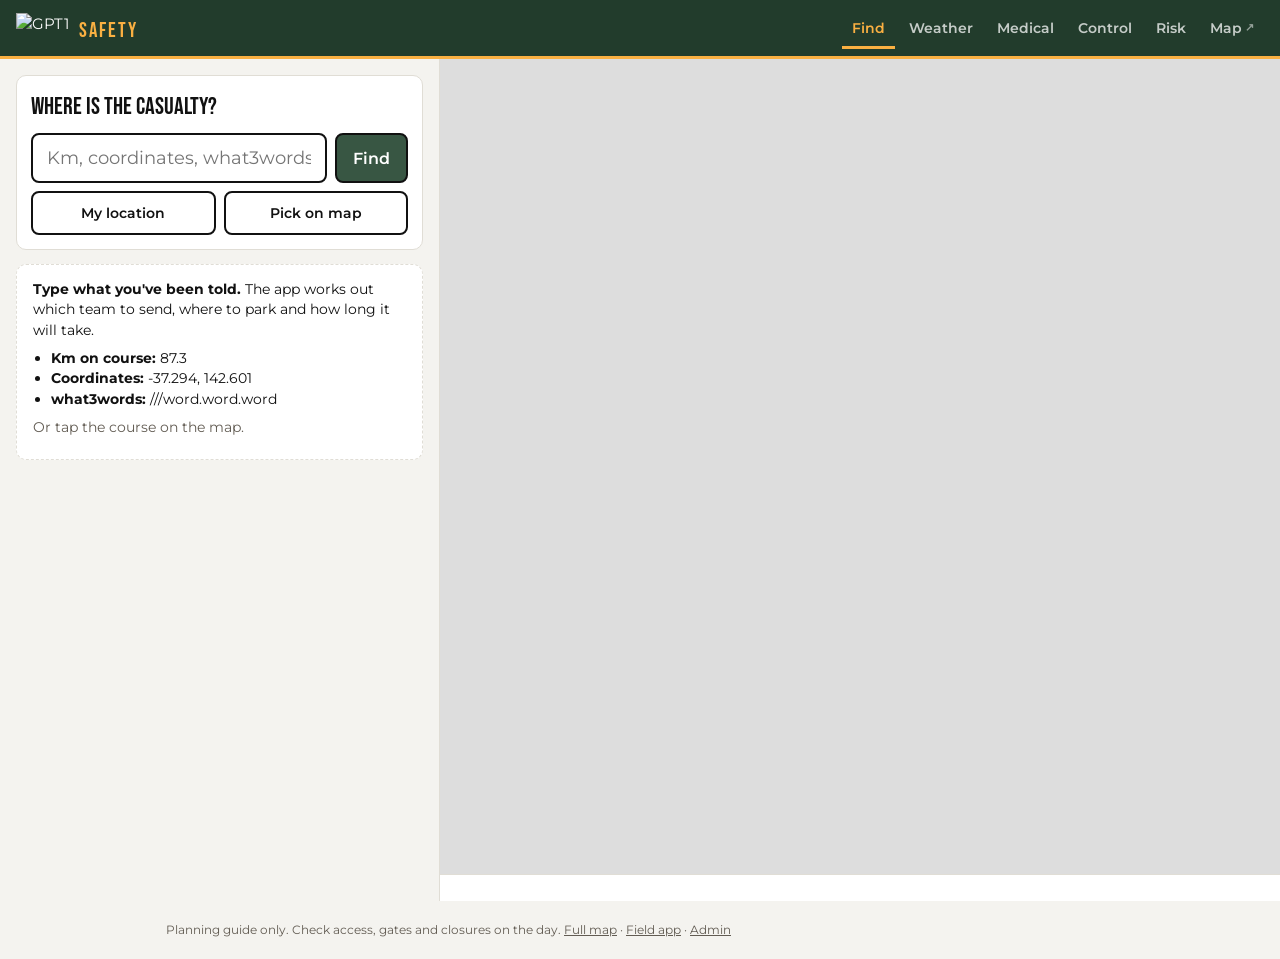
==== commit 95949083: "Re-sample the stepped heights from Mt William to Jimmy Creek; build 107 The stretch swapped in from " ====
--- a/index.html
+++ b/index.html
@@ -10,16 +10,14 @@
 <title>GPT100 Safety</title>
 <meta name="description" content="GPT100 race-day medical access: find the fastest team and route to any point on the course.">
 <meta name="color-scheme" content="light dark">
-<meta name="theme-color" content="#111111" media="(prefers-color-scheme: light)">
-<meta name="theme-color" content="#000000" media="(prefers-color-scheme: dark)">
+<meta name="theme-color" content="#223c2c" media="(prefers-color-scheme: light)">
+<meta name="theme-color" content="#12231a" media="(prefers-color-scheme: dark)">
 <link rel="manifest" href="manifest.webmanifest">
 <link rel="icon" href="icons/icon-48.png" type="image/png" sizes="48x48">
 <link rel="apple-touch-icon" href="icons/icon-180.png">
-<link rel="preconnect" href="https://fonts.googleapis.com">
-<link rel="preconnect" href="https://fonts.gstatic.com" crossorigin>
-<link rel="stylesheet" href="https://fonts.googleapis.com/css2?family=Bebas+Neue&family=Montserrat:wght@400;500;600;700&display=swap">
-<link rel="stylesheet" href="https://unpkg.com/leaflet@1.9.4/dist/leaflet.css">
-<link rel="stylesheet" href="css/app.css?v=103">
+<link rel="stylesheet" href="lib/fonts.css?v=107">
+<link rel="stylesheet" href="lib/leaflet.css?v=107">
+<link rel="stylesheet" href="css/app.css?v=107">
 </head>
 <body>
 <header class="top">
@@ -95,36 +93,37 @@
   <p>Planning guide only. Check access, gates and closures on the day. <a href="map.html">Full map</a> · <a href="field.html">Field app</a> · <a href="admin.html">Admin</a></p>
 </footer>
 
-<script src="https://unpkg.com/leaflet@1.9.4/dist/leaflet.js"></script>
-<script src="data/config.js?v=103"></script>
-<script src="data/course.js?v=103"></script>
-<script src="data/courses.js?v=103"></script>
-<script src="data/course-w3w.js?v=103"></script>
-<script src="data/access-edits.js?v=103"></script>
-<script src="data/contingency.js?v=103"></script>
-<script src="js/engine.js?v=103"></script>
-<script src="data/tiles.js?v=103"></script>
-<script src="js/basemap.js?v=103"></script>
-<script src="js/profile.js?v=103"></script>
-<script src="data/helipads.js?v=103"></script>
-<script src="js/helipads.js?v=103"></script>
-<script src="data/track-grades.js?v=103"></script>
-<script src="js/track.js?v=103"></script>
-<script src="data/pacing.js?v=103"></script>
-<script src="data/demo-runners.js?v=103"></script>
-<script src="js/demo.js?v=103"></script>
-<script src="js/timing.js?v=103"></script>
-<script src="js/tracking.js?v=103"></script>
-<script src="js/fullscreen.js?v=103"></script>
-<script src="data/medplan.enc.js?v=103"></script>
-<script src="data/safety-officers.js?v=103"></script>
-<script src="js/medplan.js?v=103"></script>
-<script src="js/weather-core.js?v=103"></script>
-<script src="js/weather.js?v=103"></script>
-<script src="js/rc.js?v=103"></script>
-<script src="data/register.enc.js?v=103"></script>
-<script src="js/risk.js?v=103"></script>
-<script src="js/intro.js?v=103"></script>
-<script src="js/app.js?v=103"></script>
+<script src="js/live.js?v=107"></script>
+<script src="lib/leaflet.js?v=107"></script>
+<script src="data/config.js?v=107"></script>
+<script src="data/course.js?v=107"></script>
+<script src="data/courses.js?v=107"></script>
+<script src="data/course-w3w.js?v=107"></script>
+<script src="data/access-edits.js?v=107"></script>
+<script src="data/contingency.js?v=107"></script>
+<script src="js/engine.js?v=107"></script>
+<script src="data/tiles.js?v=107"></script>
+<script src="js/basemap.js?v=107"></script>
+<script src="js/profile.js?v=107"></script>
+<script src="data/helipads.js?v=107"></script>
+<script src="js/helipads.js?v=107"></script>
+<script src="data/track-grades.js?v=107"></script>
+<script src="js/track.js?v=107"></script>
+<script src="data/pacing.js?v=107"></script>
+<script src="data/demo-runners.js?v=107"></script>
+<script src="js/demo.js?v=107"></script>
+<script src="js/timing.js?v=107"></script>
+<script src="js/tracking.js?v=107"></script>
+<script src="js/fullscreen.js?v=107"></script>
+<script src="data/medplan.enc.js?v=107"></script>
+<script src="data/safety-officers.js?v=107"></script>
+<script src="js/medplan.js?v=107"></script>
+<script src="js/weather-core.js?v=107"></script>
+<script src="js/weather.js?v=107"></script>
+<script src="js/rc.js?v=107"></script>
+<script src="data/register.enc.js?v=107"></script>
+<script src="js/risk.js?v=107"></script>
+<script src="js/intro.js?v=107"></script>
+<script src="js/app.js?v=107"></script>
 </body>
 </html>
--- a/lib/fonts.css
+++ b/lib/fonts.css
@@ -0,0 +1,16 @@
+/* Bebas Neue and Montserrat, served with the app (lib/fonts, both under the SIL Open Font License) rather than from
+   Google Fonts, so the first load on a weak signal doesn't wait on another site, and the fonts are saved for offline
+   with the rest of the build. Each file is only fetched when a page shows text that needs it (Latin always; Latin
+   Extended for Polish; Cyrillic for Russian). Montserrat is one variable file per script, for every weight. */
+@font-face { font-family: 'Bebas Neue'; font-style: normal; font-weight: 400; font-display: swap; src: url(fonts/bebas-neue-latin-ext.woff2) format('woff2');
+  unicode-range: U+0100-02BA,U+02BD-02C5,U+02C7-02CC,U+02CE-02D7,U+02DD-02FF,U+0304,U+0308,U+0329,U+1D00-1DBF,U+1E00-1E9F,U+1EF2-1EFF,U+2020,U+20A0-20AB,U+20AD-20C0,U+2113,U+2C60-2C7F,U+A720-A7FF; }
+@font-face { font-family: 'Bebas Neue'; font-style: normal; font-weight: 400; font-display: swap; src: url(fonts/bebas-neue-latin.woff2) format('woff2');
+  unicode-range: U+0000-00FF,U+0131,U+0152-0153,U+02BB-02BC,U+02C6,U+02DA,U+02DC,U+0304,U+0308,U+0329,U+2000-206F,U+20AC,U+2122,U+2191,U+2193,U+2212,U+2215,U+FEFF,U+FFFD; }
+@font-face { font-family: 'Montserrat'; font-style: normal; font-weight: 100 900; font-display: swap; src: url(fonts/montserrat-cyrillic-ext.woff2) format('woff2');
+  unicode-range: U+0460-052F,U+1C80-1C8A,U+20B4,U+2DE0-2DFF,U+A640-A69F,U+FE2E-FE2F; }
+@font-face { font-family: 'Montserrat'; font-style: normal; font-weight: 100 900; font-display: swap; src: url(fonts/montserrat-cyrillic.woff2) format('woff2');
+  unicode-range: U+0301,U+0400-045F,U+0490-0491,U+04B0-04B1,U+2116; }
+@font-face { font-family: 'Montserrat'; font-style: normal; font-weight: 100 900; font-display: swap; src: url(fonts/montserrat-latin-ext.woff2) format('woff2');
+  unicode-range: U+0100-02BA,U+02BD-02C5,U+02C7-02CC,U+02CE-02D7,U+02DD-02FF,U+0304,U+0308,U+0329,U+1D00-1DBF,U+1E00-1E9F,U+1EF2-1EFF,U+2020,U+20A0-20AB,U+20AD-20C0,U+2113,U+2C60-2C7F,U+A720-A7FF; }
+@font-face { font-family: 'Montserrat'; font-style: normal; font-weight: 100 900; font-display: swap; src: url(fonts/montserrat-latin.woff2) format('woff2');
+  unicode-range: U+0000-00FF,U+0131,U+0152-0153,U+02BB-02BC,U+02C6,U+02DA,U+02DC,U+0304,U+0308,U+0329,U+2000-206F,U+20AC,U+2122,U+2191,U+2193,U+2212,U+2215,U+FEFF,U+FFFD; }
--- a/lib/leaflet.css
+++ b/lib/leaflet.css
@@ -0,0 +1,661 @@
+/* required styles */
+
+.leaflet-pane,
+.leaflet-tile,
+.leaflet-marker-icon,
+.leaflet-marker-shadow,
+.leaflet-tile-container,
+.leaflet-pane > svg,
+.leaflet-pane > canvas,
+.leaflet-zoom-box,
+.leaflet-image-layer,
+.leaflet-layer {
+	position: absolute;
+	left: 0;
+	top: 0;
+	}
+.leaflet-container {
+	overflow: hidden;
+	}
+.leaflet-tile,
+.leaflet-marker-icon,
+.leaflet-marker-shadow {
+	-webkit-user-select: none;
+	   -moz-user-select: none;
+	        user-select: none;
+	  -webkit-user-drag: none;
+	}
+/* Prevents IE11 from highlighting tiles in blue */
+.leaflet-tile::selection {
+	background: transparent;
+}
+/* Safari renders non-retina tile on retina better with this, but Chrome is worse */
+.leaflet-safari .leaflet-tile {
+	image-rendering: -webkit-optimize-contrast;
+	}
+/* hack that prevents hw layers "stretching" when loading new tiles */
+.leaflet-safari .leaflet-tile-container {
+	width: 1600px;
+	height: 1600px;
+	-webkit-transform-origin: 0 0;
+	}
+.leaflet-marker-icon,
+.leaflet-marker-shadow {
+	display: block;
+	}
+/* .leaflet-container svg: reset svg max-width decleration shipped in Joomla! (joomla.org) 3.x */
+/* .leaflet-container img: map is broken in FF if you have max-width: 100% on tiles */
+.leaflet-container .leaflet-overlay-pane svg {
+	max-width: none !important;
+	max-height: none !important;
+	}
+.leaflet-container .leaflet-marker-pane img,
+.leaflet-container .leaflet-shadow-pane img,
+.leaflet-container .leaflet-tile-pane img,
+.leaflet-container img.leaflet-image-layer,
+.leaflet-container .leaflet-tile {
+	max-width: none !important;
+	max-height: none !important;
+	width: auto;
+	padding: 0;
+	}
+
+.leaflet-container img.leaflet-tile {
+	/* See: https://bugs.chromium.org/p/chromium/issues/detail?id=600120 */
+	mix-blend-mode: plus-lighter;
+}
+
+.leaflet-container.leaflet-touch-zoom {
+	-ms-touch-action: pan-x pan-y;
+	touch-action: pan-x pan-y;
+	}
+.leaflet-container.leaflet-touch-drag {
+	-ms-touch-action: pinch-zoom;
+	/* Fallback for FF which doesn't support pinch-zoom */
+	touch-action: none;
+	touch-action: pinch-zoom;
+}
+.leaflet-container.leaflet-touch-drag.leaflet-touch-zoom {
+	-ms-touch-action: none;
+	touch-action: none;
+}
+.leaflet-container {
+	-webkit-tap-highlight-color: transparent;
+}
+.leaflet-container a {
+	-webkit-tap-highlight-color: rgba(51, 181, 229, 0.4);
+}
+.leaflet-tile {
+	filter: inherit;
+	visibility: hidden;
+	}
+.leaflet-tile-loaded {
+	visibility: inherit;
+	}
+.leaflet-zoom-box {
+	width: 0;
+	height: 0;
+	-moz-box-sizing: border-box;
+	     box-sizing: border-box;
+	z-index: 800;
+	}
+/* workaround for https://bugzilla.mozilla.org/show_bug.cgi?id=888319 */
+.leaflet-overlay-pane svg {
+	-moz-user-select: none;
+	}
+
+.leaflet-pane         { z-index: 400; }
+
+.leaflet-tile-pane    { z-index: 200; }
+.leaflet-overlay-pane { z-index: 400; }
+.leaflet-shadow-pane  { z-index: 500; }
+.leaflet-marker-pane  { z-index: 600; }
+.leaflet-tooltip-pane   { z-index: 650; }
+.leaflet-popup-pane   { z-index: 700; }
+
+.leaflet-map-pane canvas { z-index: 100; }
+.leaflet-map-pane svg    { z-index: 200; }
+
+.leaflet-vml-shape {
+	width: 1px;
+	height: 1px;
+	}
+.lvml {
+	behavior: url(#default#VML);
+	display: inline-block;
+	position: absolute;
+	}
+
+
+/* control positioning */
+
+.leaflet-control {
+	position: relative;
+	z-index: 800;
+	pointer-events: visiblePainted; /* IE 9-10 doesn't have auto */
+	pointer-events: auto;
+	}
+.leaflet-top,
+.leaflet-bottom {
+	position: absolute;
+	z-index: 1000;
+	pointer-events: none;
+	}
+.leaflet-top {
+	top: 0;
+	}
+.leaflet-right {
+	right: 0;
+	}
+.leaflet-bottom {
+	bottom: 0;
+	}
+.leaflet-left {
+	left: 0;
+	}
+.leaflet-control {
+	float: left;
+	clear: both;
+	}
+.leaflet-right .leaflet-control {
+	float: right;
+	}
+.leaflet-top .leaflet-control {
+	margin-top: 10px;
+	}
+.leaflet-bottom .leaflet-control {
+	margin-bottom: 10px;
+	}
+.leaflet-left .leaflet-control {
+	margin-left: 10px;
+	}
+.leaflet-right .leaflet-control {
+	margin-right: 10px;
+	}
+
+
+/* zoom and fade animations */
+
+.leaflet-fade-anim .leaflet-popup {
+	opacity: 0;
+	-webkit-transition: opacity 0.2s linear;
+	   -moz-transition: opacity 0.2s linear;
+	        transition: opacity 0.2s linear;
+	}
+.leaflet-fade-anim .leaflet-map-pane .leaflet-popup {
+	opacity: 1;
+	}
+.leaflet-zoom-animated {
+	-webkit-transform-origin: 0 0;
+	    -ms-transform-origin: 0 0;
+	        transform-origin: 0 0;
+	}
+svg.leaflet-zoom-animated {
+	will-change: transform;
+}
+
+.leaflet-zoom-anim .leaflet-zoom-animated {
+	-webkit-transition: -webkit-transform 0.25s cubic-bezier(0,0,0.25,1);
+	   -moz-transition:    -moz-transform 0.25s cubic-bezier(0,0,0.25,1);
+	        transition:         transform 0.25s cubic-bezier(0,0,0.25,1);
+	}
+.leaflet-zoom-anim .leaflet-tile,
+.leaflet-pan-anim .leaflet-tile {
+	-webkit-transition: none;
+	   -moz-transition: none;
+	        transition: none;
+	}
+
+.leaflet-zoom-anim .leaflet-zoom-hide {
+	visibility: hidden;
+	}
+
+
+/* cursors */
+
+.leaflet-interactive {
+	cursor: pointer;
+	}
+.leaflet-grab {
+	cursor: -webkit-grab;
+	cursor:    -moz-grab;
+	cursor:         grab;
+	}
+.leaflet-crosshair,
+.leaflet-crosshair .leaflet-interactive {
+	cursor: crosshair;
+	}
+.leaflet-popup-pane,
+.leaflet-control {
+	cursor: auto;
+	}
+.leaflet-dragging .leaflet-grab,
+.leaflet-dragging .leaflet-grab .leaflet-interactive,
+.leaflet-dragging .leaflet-marker-draggable {
+	cursor: move;
+	cursor: -webkit-grabbing;
+	cursor:    -moz-grabbing;
+	cursor:         grabbing;
+	}
+
+/* marker & overlays interactivity */
+.leaflet-marker-icon,
+.leaflet-marker-shadow,
+.leaflet-image-layer,
+.leaflet-pane > svg path,
+.leaflet-tile-container {
+	pointer-events: none;
+	}
+
+.leaflet-marker-icon.leaflet-interactive,
+.leaflet-image-layer.leaflet-interactive,
+.leaflet-pane > svg path.leaflet-interactive,
+svg.leaflet-image-layer.leaflet-interactive path {
+	pointer-events: visiblePainted; /* IE 9-10 doesn't have auto */
+	pointer-events: auto;
+	}
+
+/* visual tweaks */
+
+.leaflet-container {
+	background: #ddd;
+	outline-offset: 1px;
+	}
+.leaflet-container a {
+	color: #0078A8;
+	}
+.leaflet-zoom-box {
+	border: 2px dotted #38f;
+	background: rgba(255,255,255,0.5);
+	}
+
+
+/* general typography */
+.leaflet-container {
+	font-family: "Helvetica Neue", Arial, Helvetica, sans-serif;
+	font-size: 12px;
+	font-size: 0.75rem;
+	line-height: 1.5;
+	}
+
+
+/* general toolbar styles */
+
+.leaflet-bar {
+	box-shadow: 0 1px 5px rgba(0,0,0,0.65);
+	border-radius: 4px;
+	}
+.leaflet-bar a {
+	background-color: #fff;
+	border-bottom: 1px solid #ccc;
+	width: 26px;
+	height: 26px;
+	line-height: 26px;
+	display: block;
+	text-align: center;
+	text-decoration: none;
+	color: black;
+	}
+.leaflet-bar a,
+.leaflet-control-layers-toggle {
+	background-position: 50% 50%;
+	background-repeat: no-repeat;
+	display: block;
+	}
+.leaflet-bar a:hover,
+.leaflet-bar a:focus {
+	background-color: #f4f4f4;
+	}
+.leaflet-bar a:first-child {
+	border-top-left-radius: 4px;
+	border-top-right-radius: 4px;
+	}
+.leaflet-bar a:last-child {
+	border-bottom-left-radius: 4px;
+	border-bottom-right-radius: 4px;
+	border-bottom: none;
+	}
+.leaflet-bar a.leaflet-disabled {
+	cursor: default;
+	background-color: #f4f4f4;
+	color: #bbb;
+	}
+
+.leaflet-touch .leaflet-bar a {
+	width: 30px;
+	height: 30px;
+	line-height: 30px;
+	}
+.leaflet-touch .leaflet-bar a:first-child {
+	border-top-left-radius: 2px;
+	border-top-right-radius: 2px;
+	}
+.leaflet-touch .leaflet-bar a:last-child {
+	border-bottom-left-radius: 2px;
+	border-bottom-right-radius: 2px;
+	}
+
+/* zoom control */
+
+.leaflet-control-zoom-in,
+.leaflet-control-zoom-out {
+	font: bold 18px 'Lucida Console', Monaco, monospace;
+	text-indent: 1px;
+	}
+
+.leaflet-touch .leaflet-control-zoom-in, .leaflet-touch .leaflet-control-zoom-out  {
+	font-size: 22px;
+	}
+
+
+/* layers control */
+
+.leaflet-control-layers {
+	box-shadow: 0 1px 5px rgba(0,0,0,0.4);
+	background: #fff;
+	border-radius: 5px;
+	}
+.leaflet-control-layers-toggle {
+	background-image: url(images/layers.png);
+	width: 36px;
+	height: 36px;
+	}
+.leaflet-retina .leaflet-control-layers-toggle {
+	background-image: url(images/layers-2x.png);
+	background-size: 26px 26px;
+	}
+.leaflet-touch .leaflet-control-layers-toggle {
+	width: 44px;
+	height: 44px;
+	}
+.leaflet-control-layers .leaflet-control-layers-list,
+.leaflet-control-layers-expanded .leaflet-control-layers-toggle {
+	display: none;
+	}
+.leaflet-control-layers-expanded .leaflet-control-layers-list {
+	display: block;
+	position: relative;
+	}
+.leaflet-control-layers-expanded {
+	padding: 6px 10px 6px 6px;
+	color: #333;
+	background: #fff;
+	}
+.leaflet-control-layers-scrollbar {
+	overflow-y: scroll;
+	overflow-x: hidden;
+	padding-right: 5px;
+	}
+.leaflet-control-layers-selector {
+	margin-top: 2px;
+	position: relative;
+	top: 1px;
+	}
+.leaflet-control-layers label {
+	display: block;
+	font-size: 13px;
+	font-size: 1.08333em;
+	}
+.leaflet-control-layers-separator {
+	height: 0;
+	border-top: 1px solid #ddd;
+	margin: 5px -10px 5px -6px;
+	}
+
+/* Default icon URLs */
+.leaflet-default-icon-path { /* used only in path-guessing heuristic, see L.Icon.Default */
+	background-image: url(images/marker-icon.png);
+	}
+
+
+/* attribution and scale controls */
+
+.leaflet-container .leaflet-control-attribution {
+	background: #fff;
+	background: rgba(255, 255, 255, 0.8);
+	margin: 0;
+	}
+.leaflet-control-attribution,
+.leaflet-control-scale-line {
+	padding: 0 5px;
+	color: #333;
+	line-height: 1.4;
+	}
+.leaflet-control-attribution a {
+	text-decoration: none;
+	}
+.leaflet-control-attribution a:hover,
+.leaflet-control-attribution a:focus {
+	text-decoration: underline;
+	}
+.leaflet-attribution-flag {
+	display: inline !important;
+	vertical-align: baseline !important;
+	width: 1em;
+	height: 0.6669em;
+	}
+.leaflet-left .leaflet-control-scale {
+	margin-left: 5px;
+	}
+.leaflet-bottom .leaflet-control-scale {
+	margin-bottom: 5px;
+	}
+.leaflet-control-scale-line {
+	border: 2px solid #777;
+	border-top: none;
+	line-height: 1.1;
+	padding: 2px 5px 1px;
+	white-space: nowrap;
+	-moz-box-sizing: border-box;
+	     box-sizing: border-box;
+	background: rgba(255, 255, 255, 0.8);
+	text-shadow: 1px 1px #fff;
+	}
+.leaflet-control-scale-line:not(:first-child) {
+	border-top: 2px solid #777;
+	border-bottom: none;
+	margin-top: -2px;
+	}
+.leaflet-control-scale-line:not(:first-child):not(:last-child) {
+	border-bottom: 2px solid #777;
+	}
+
+.leaflet-touch .leaflet-control-attribution,
+.leaflet-touch .leaflet-control-layers,
+.leaflet-touch .leaflet-bar {
+	box-shadow: none;
+	}
+.leaflet-touch .leaflet-control-layers,
+.leaflet-touch .leaflet-bar {
+	border: 2px solid rgba(0,0,0,0.2);
+	background-clip: padding-box;
+	}
+
+
+/* popup */
+
+.leaflet-popup {
+	position: absolute;
+	text-align: center;
+	margin-bottom: 20px;
+	}
+.leaflet-popup-content-wrapper {
+	padding: 1px;
+	text-align: left;
+	border-radius: 12px;
+	}
+.leaflet-popup-content {
+	margin: 13px 24px 13px 20px;
+	line-height: 1.3;
+	font-size: 13px;
+	font-size: 1.08333em;
+	min-height: 1px;
+	}
+.leaflet-popup-content p {
+	margin: 17px 0;
+	margin: 1.3em 0;
+	}
+.leaflet-popup-tip-container {
+	width: 40px;
+	height: 20px;
+	position: absolute;
+	left: 50%;
+	margin-top: -1px;
+	margin-left: -20px;
+	overflow: hidden;
+	pointer-events: none;
+	}
+.leaflet-popup-tip {
+	width: 17px;
+	height: 17px;
+	padding: 1px;
+
+	margin: -10px auto 0;
+	pointer-events: auto;
+
+	-webkit-transform: rotate(45deg);
+	   -moz-transform: rotate(45deg);
+	    -ms-transform: rotate(45deg);
+	        transform: rotate(45deg);
+	}
+.leaflet-popup-content-wrapper,
+.leaflet-popup-tip {
+	background: white;
+	color: #333;
+	box-shadow: 0 3px 14px rgba(0,0,0,0.4);
+	}
+.leaflet-container a.leaflet-popup-close-button {
+	position: absolute;
+	top: 0;
+	right: 0;
+	border: none;
+	text-align: center;
+	width: 24px;
+	height: 24px;
+	font: 16px/24px Tahoma, Verdana, sans-serif;
+	color: #757575;
+	text-decoration: none;
+	background: transparent;
+	}
+.leaflet-container a.leaflet-popup-close-button:hover,
+.leaflet-container a.leaflet-popup-close-button:focus {
+	color: #585858;
+	}
+.leaflet-popup-scrolled {
+	overflow: auto;
+	}
+
+.leaflet-oldie .leaflet-popup-content-wrapper {
+	-ms-zoom: 1;
+	}
+.leaflet-oldie .leaflet-popup-tip {
+	width: 24px;
+	margin: 0 auto;
+
+	-ms-filter: "progid:DXImageTransform.Microsoft.Matrix(M11=0.70710678, M12=0.70710678, M21=-0.70710678, M22=0.70710678)";
+	filter: progid:DXImageTransform.Microsoft.Matrix(M11=0.70710678, M12=0.70710678, M21=-0.70710678, M22=0.70710678);
+	}
+
+.leaflet-oldie .leaflet-control-zoom,
+.leaflet-oldie .leaflet-control-layers,
+.leaflet-oldie .leaflet-popup-content-wrapper,
+.leaflet-oldie .leaflet-popup-tip {
+	border: 1px solid #999;
+	}
+
+
+/* div icon */
+
+.leaflet-div-icon {
+	background: #fff;
+	border: 1px solid #666;
+	}
+
+
+/* Tooltip */
+/* Base styles for the element that has a tooltip */
+.leaflet-tooltip {
+	position: absolute;
+	padding: 6px;
+	background-color: #fff;
+	border: 1px solid #fff;
+	border-radius: 3px;
+	color: #222;
+	white-space: nowrap;
+	-webkit-user-select: none;
+	-moz-user-select: none;
+	-ms-user-select: none;
+	user-select: none;
+	pointer-events: none;
+	box-shadow: 0 1px 3px rgba(0,0,0,0.4);
+	}
+.leaflet-tooltip.leaflet-interactive {
+	cursor: pointer;
+	pointer-events: auto;
+	}
+.leaflet-tooltip-top:before,
+.leaflet-tooltip-bottom:before,
+.leaflet-tooltip-left:before,
+.leaflet-tooltip-right:before {
+	position: absolute;
+	pointer-events: none;
+	border: 6px solid transparent;
+	background: transparent;
+	content: "";
+	}
+
+/* Directions */
+
+.leaflet-tooltip-bottom {
+	margin-top: 6px;
+}
+.leaflet-tooltip-top {
+	margin-top: -6px;
+}
+.leaflet-tooltip-bottom:before,
+.leaflet-tooltip-top:before {
+	left: 50%;
+	margin-left: -6px;
+	}
+.leaflet-tooltip-top:before {
+	bottom: 0;
+	margin-bottom: -12px;
+	border-top-color: #fff;
+	}
+.leaflet-tooltip-bottom:before {
+	top: 0;
+	margin-top: -12px;
+	margin-left: -6px;
+	border-bottom-color: #fff;
+	}
+.leaflet-tooltip-left {
+	margin-left: -6px;
+}
+.leaflet-tooltip-right {
+	margin-left: 6px;
+}
+.leaflet-tooltip-left:before,
+.leaflet-tooltip-right:before {
+	top: 50%;
+	margin-top: -6px;
+	}
+.leaflet-tooltip-left:before {
+	right: 0;
+	margin-right: -12px;
+	border-left-color: #fff;
+	}
+.leaflet-tooltip-right:before {
+	left: 0;
+	margin-left: -12px;
+	border-right-color: #fff;
+	}
+
+/* Printing */
+
+@media print {
+	/* Prevent printers from removing background-images of controls. */
+	.leaflet-control {
+		-webkit-print-color-adjust: exact;
+		print-color-adjust: exact;
+		}
+	}
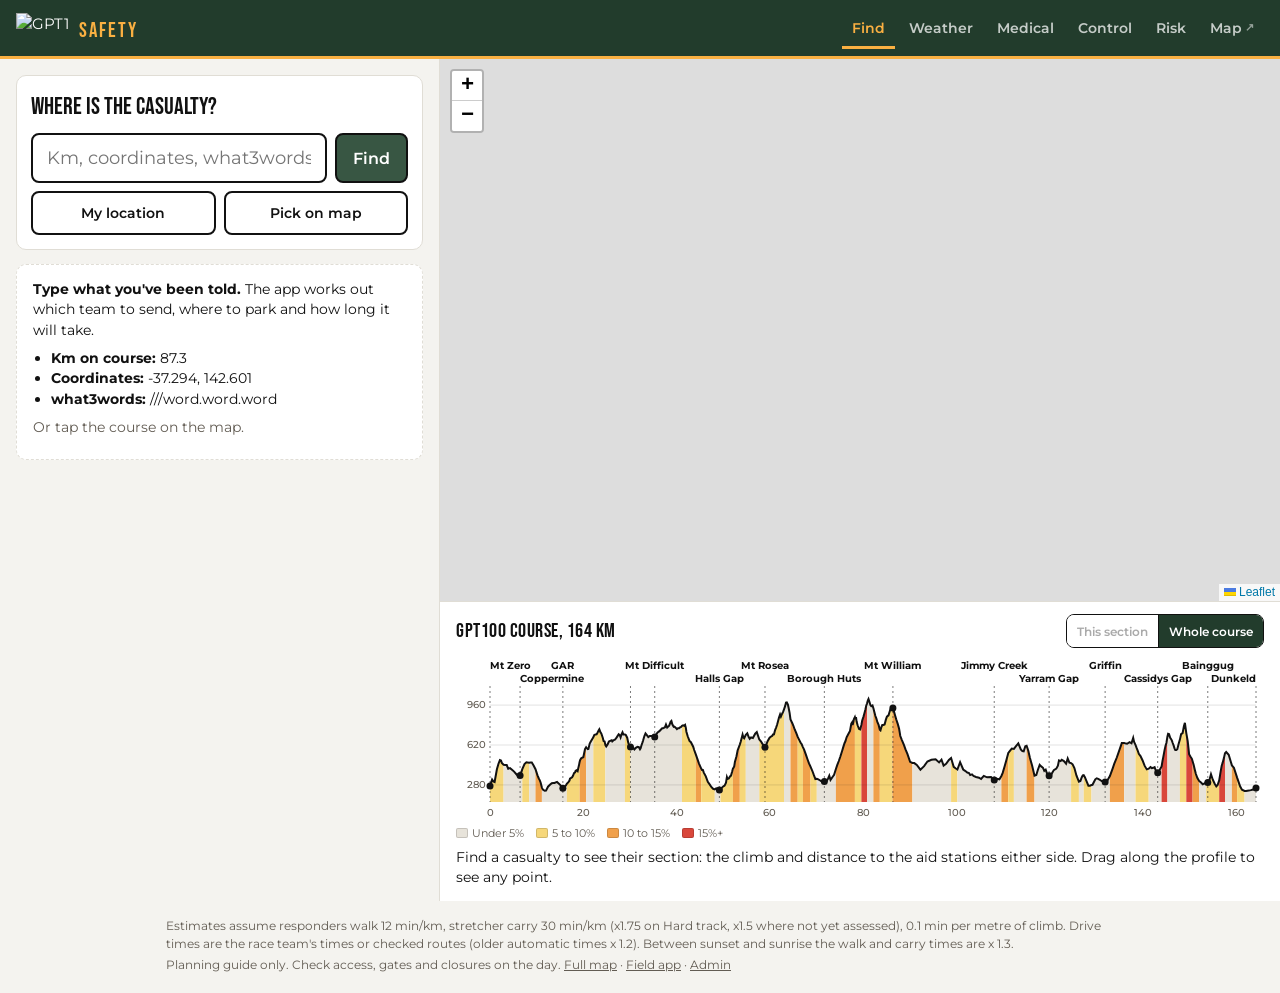
==== commit cb4569df: "Stage 4 and the GPT33k are non-crewed; build 105 The website is right and the course sheet was not: " ====
--- a/index.html
+++ b/index.html
@@ -15,9 +15,9 @@
 <link rel="manifest" href="manifest.webmanifest">
 <link rel="icon" href="icons/icon-48.png" type="image/png" sizes="48x48">
 <link rel="apple-touch-icon" href="icons/icon-180.png">
-<link rel="stylesheet" href="lib/fonts.css?v=107">
-<link rel="stylesheet" href="lib/leaflet.css?v=107">
-<link rel="stylesheet" href="css/app.css?v=107">
+<link rel="stylesheet" href="lib/fonts.css?v=105">
+<link rel="stylesheet" href="lib/leaflet.css?v=105">
+<link rel="stylesheet" href="css/app.css?v=105">
 </head>
 <body>
 <header class="top">
@@ -93,37 +93,37 @@
   <p>Planning guide only. Check access, gates and closures on the day. <a href="map.html">Full map</a> · <a href="field.html">Field app</a> · <a href="admin.html">Admin</a></p>
 </footer>
 
-<script src="js/live.js?v=107"></script>
-<script src="lib/leaflet.js?v=107"></script>
-<script src="data/config.js?v=107"></script>
-<script src="data/course.js?v=107"></script>
-<script src="data/courses.js?v=107"></script>
-<script src="data/course-w3w.js?v=107"></script>
-<script src="data/access-edits.js?v=107"></script>
-<script src="data/contingency.js?v=107"></script>
-<script src="js/engine.js?v=107"></script>
-<script src="data/tiles.js?v=107"></script>
-<script src="js/basemap.js?v=107"></script>
-<script src="js/profile.js?v=107"></script>
-<script src="data/helipads.js?v=107"></script>
-<script src="js/helipads.js?v=107"></script>
-<script src="data/track-grades.js?v=107"></script>
-<script src="js/track.js?v=107"></script>
-<script src="data/pacing.js?v=107"></script>
-<script src="data/demo-runners.js?v=107"></script>
-<script src="js/demo.js?v=107"></script>
-<script src="js/timing.js?v=107"></script>
-<script src="js/tracking.js?v=107"></script>
-<script src="js/fullscreen.js?v=107"></script>
-<script src="data/medplan.enc.js?v=107"></script>
-<script src="data/safety-officers.js?v=107"></script>
-<script src="js/medplan.js?v=107"></script>
-<script src="js/weather-core.js?v=107"></script>
-<script src="js/weather.js?v=107"></script>
-<script src="js/rc.js?v=107"></script>
-<script src="data/register.enc.js?v=107"></script>
-<script src="js/risk.js?v=107"></script>
-<script src="js/intro.js?v=107"></script>
-<script src="js/app.js?v=107"></script>
+<script src="js/live.js?v=105"></script>
+<script src="lib/leaflet.js?v=105"></script>
+<script src="data/config.js?v=105"></script>
+<script src="data/course.js?v=105"></script>
+<script src="data/courses.js?v=105"></script>
+<script src="data/course-w3w.js?v=105"></script>
+<script src="data/access-edits.js?v=105"></script>
+<script src="data/contingency.js?v=105"></script>
+<script src="js/engine.js?v=105"></script>
+<script src="data/tiles.js?v=105"></script>
+<script src="js/basemap.js?v=105"></script>
+<script src="js/profile.js?v=105"></script>
+<script src="data/helipads.js?v=105"></script>
+<script src="js/helipads.js?v=105"></script>
+<script src="data/track-grades.js?v=105"></script>
+<script src="js/track.js?v=105"></script>
+<script src="data/pacing.js?v=105"></script>
+<script src="data/demo-runners.js?v=105"></script>
+<script src="js/demo.js?v=105"></script>
+<script src="js/timing.js?v=105"></script>
+<script src="js/tracking.js?v=105"></script>
+<script src="js/fullscreen.js?v=105"></script>
+<script src="data/medplan.enc.js?v=105"></script>
+<script src="data/safety-officers.js?v=105"></script>
+<script src="js/medplan.js?v=105"></script>
+<script src="js/weather-core.js?v=105"></script>
+<script src="js/weather.js?v=105"></script>
+<script src="js/rc.js?v=105"></script>
+<script src="data/register.enc.js?v=105"></script>
+<script src="js/risk.js?v=105"></script>
+<script src="js/intro.js?v=105"></script>
+<script src="js/app.js?v=105"></script>
 </body>
 </html>
--- a/css/app.css
+++ b/css/app.css
@@ -875,6 +875,12 @@
 .lv-line.warn { border-left-color: var(--red); background: var(--red-bg); }
 .lv-row { display: flex; flex-wrap: wrap; align-items: center; gap: 8px; margin: 8px 0 0; }
 .lv-row input[type=text] { flex: 1; min-width: 120px; min-height: 44px; padding: 0 10px; border: 2px solid var(--ink); border-radius: 8px; background: var(--input); color: var(--ink); font-size: 16px; }
+.lv-alerts .btn { min-height: 44px; white-space: nowrap; }
+.lv-alerts .fd-hint { flex: 1; min-width: 180px; margin: 0; }
+.tk-alerts, .fd-alerts { margin-top: 10px; }
+.tk-alerts .lv-line, .fd-alerts .lv-line { margin: 0; }
+.rn-mapopts { flex: none; margin: 0 2px 8px; gap: 8px; }
+.rn-mapopts label { min-height: 34px; padding: 0 12px; font-size: 13px; border-width: 1px; border-color: var(--line); background: var(--paper); }
 .lv-chips { display: flex; flex-wrap: wrap; gap: 6px; margin: 8px 0; }
 .lv-chips label { display: inline-flex; align-items: center; min-height: 40px; padding: 0 12px; border: 2px solid var(--ink); border-radius: 20px; font-weight: 600; font-size: 13px; cursor: pointer; }
 .lv-chips input { position: absolute; opacity: 0; pointer-events: none; }
